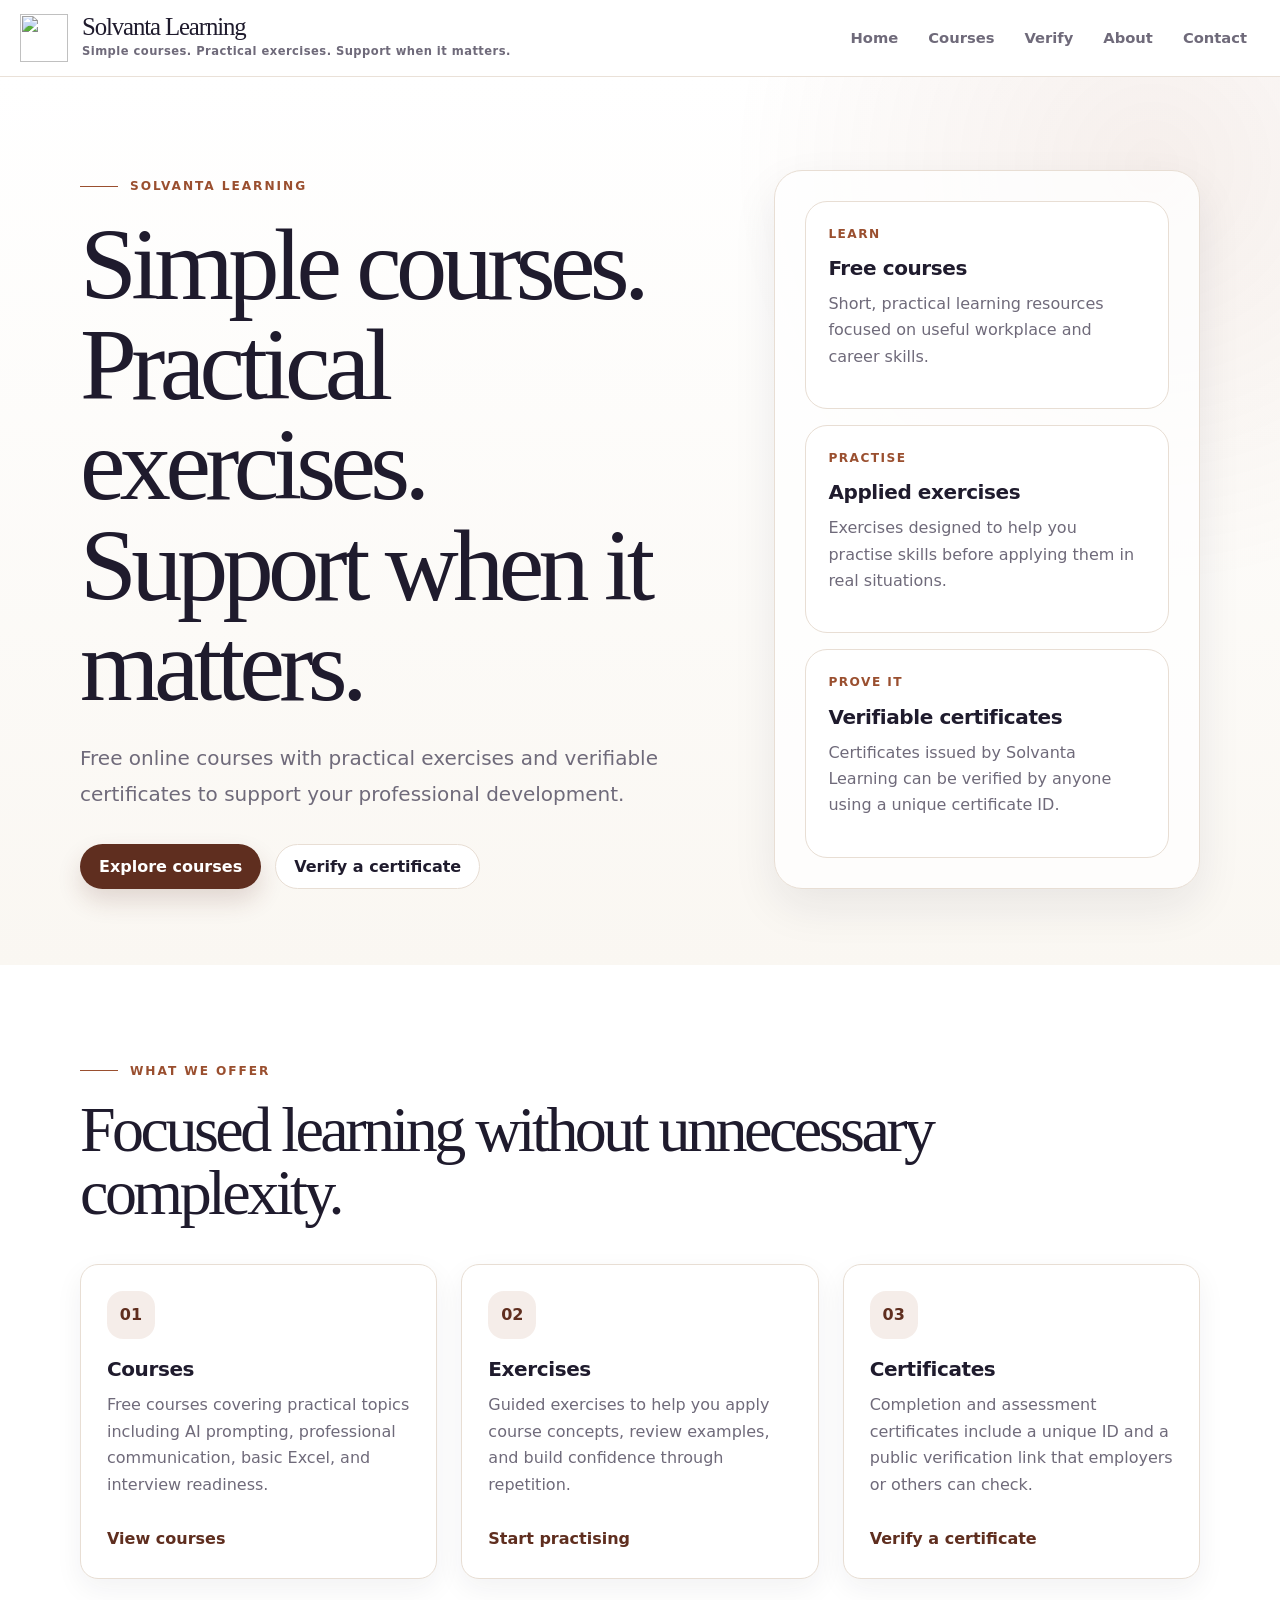
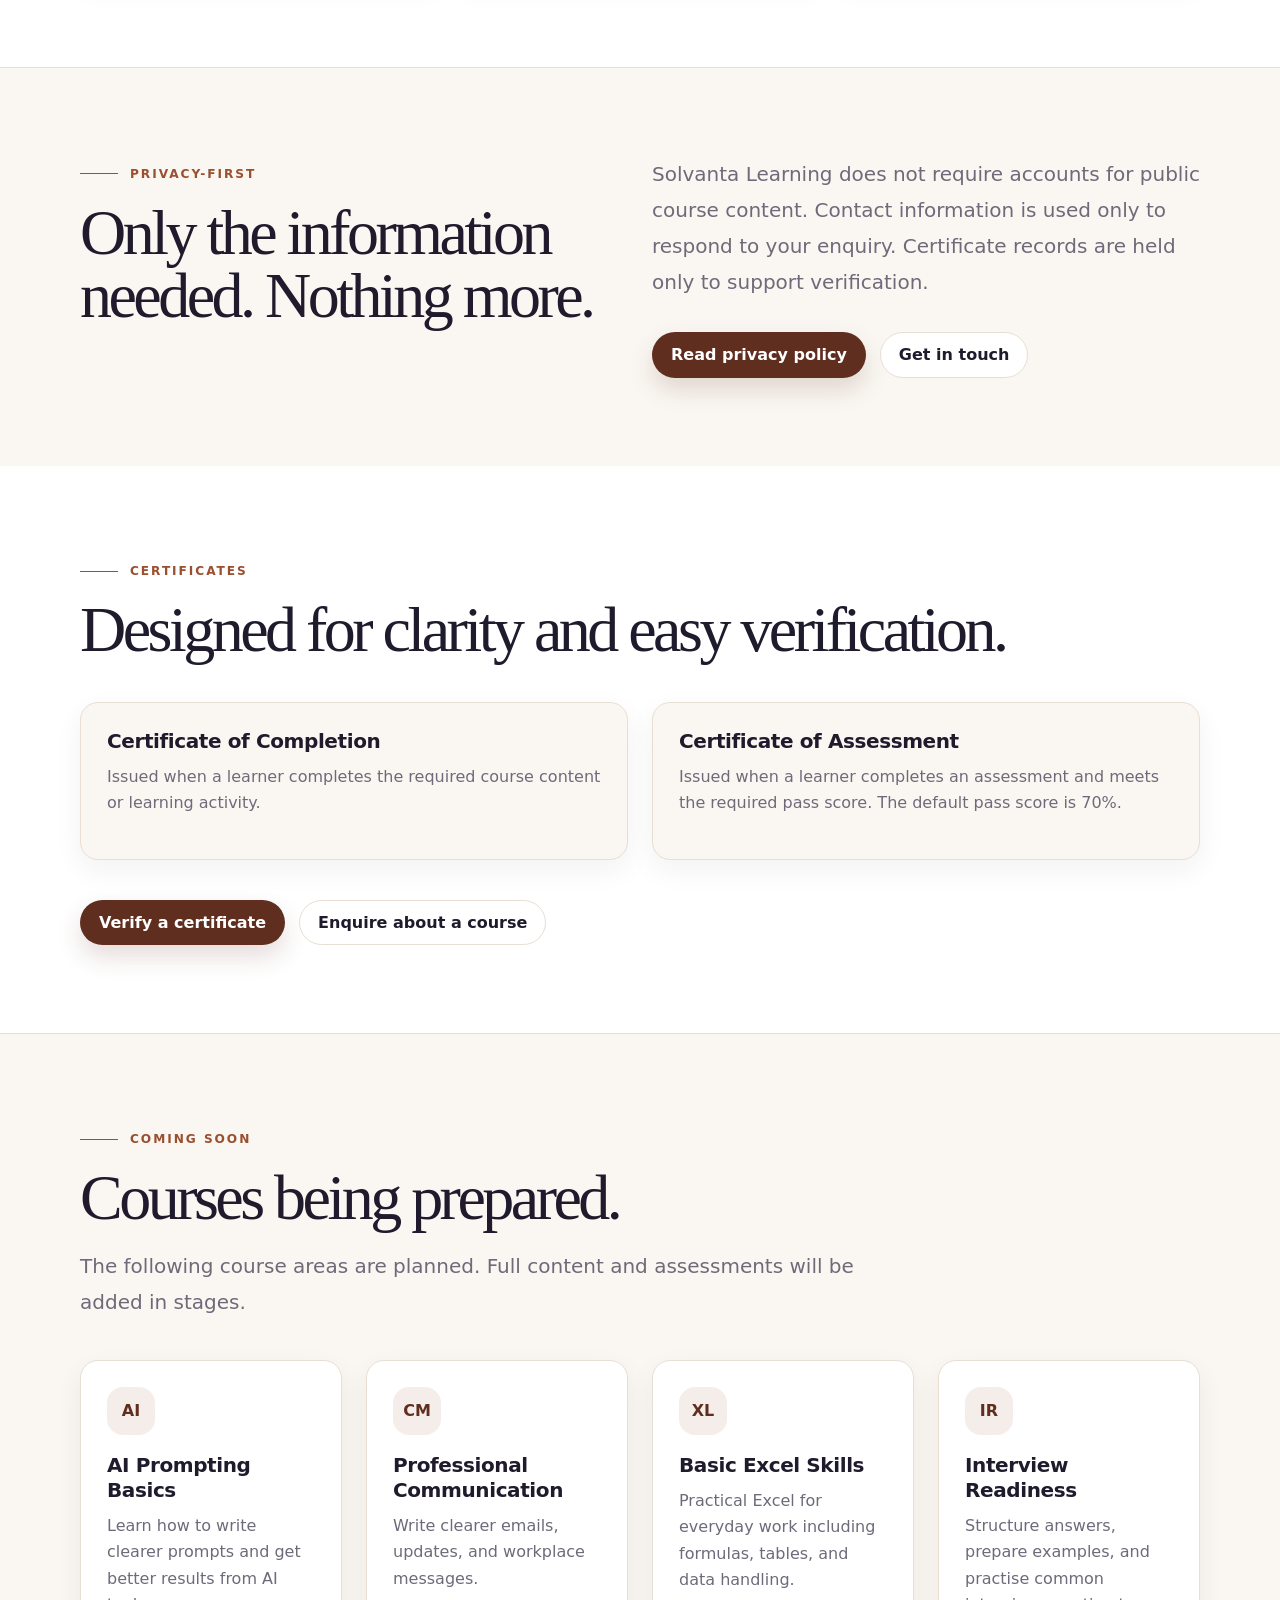
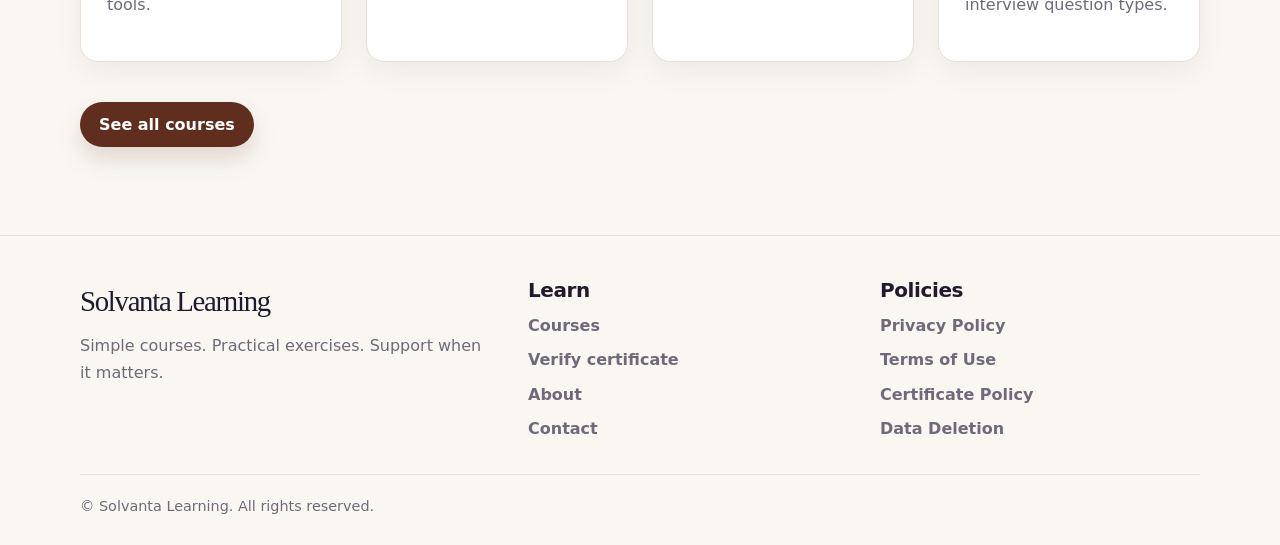
==== index.html @ 0d9edc83 "Add logo image, About link to nav and footer on home page" ====
<!DOCTYPE html>
<html lang="en">
<head>
  <meta charset="UTF-8" />
  <meta name="viewport" content="width=device-width, initial-scale=1.0" />
  <title>Solvanta Learning | Simple courses. Practical exercises. Support when it matters.</title>
  <meta name="description" content="Solvanta Learning provides simple online courses, practical exercises, and verifiable certificates for everyday professional skill development." />
  <link rel="stylesheet" href="assets/css/styles.css" />
</head>
<body>
  <a class="skip-link" href="#main-content">Skip to main content</a>

  <header class="site-header">
    <div class="header-inner">
      <a class="brand-link" href="/" aria-label="Solvanta Learning home">
        <span class="brand-mark" aria-hidden="true">
      <img src="assets/img/logo-icon.svg" alt="" width="48" height="48" />
    </span>
        <span class="brand-text">
          <span class="brand-name">Solvanta Learning</span>
          <span class="brand-tagline">Simple courses. Practical exercises. Support when it matters.</span>
        </span>
      </a>
      <button class="nav-toggle" type="button" aria-label="Open navigation menu" aria-expanded="false" data-nav-toggle>
        <span aria-hidden="true"></span>h
      </button>
      <nav class="site-nav" aria-label="Main navigation" data-nav-menu>
        <a href="/">Home</a>
        <a href="/courses/">Courses</a>
        <a href="/verify/">Verify</a>
        <a href="/about/">About</a>
        <a href="/contact/">Contact</a>
      </nav>
    </div>
  </header>

  <main id="main-content">

    <section class="hero">
      <div class="container hero-layout">
        <div class="hero-copy">
          <p class="kicker">Solvanta Learning</p>
          <h1>Simple courses. Practical exercises. Support when it matters.</h1>
          <p class="lead">
            Free online courses with practical exercises and verifiable certificates
            to support your professional development.
          </p>
          <div class="hero-actions">
            <a class="btn btn-primary" href="/courses/">Explore courses</a>
            <a class="btn btn-secondary" href="/verify/">Verify a certificate</a>
          </div>
        </div>
        <aside class="hero-panel" aria-label="Platform overview">
          <div class="hero-panel-card">
            <p class="hero-panel-label">Learn</p>
            <h3>Free courses</h3>
            <p class="muted">Short, practical learning resources focused on useful workplace and career skills.</p>
          </div>
          <div class="hero-panel-card">
            <p class="hero-panel-label">Practise</p>
            <h3>Applied exercises</h3>
            <p class="muted">Exercises designed to help you practise skills before applying them in real situations.</p>
          </div>
          <div class="hero-panel-card">
            <p class="hero-panel-label">Prove it</p>
            <h3>Verifiable certificates</h3>
            <p class="muted">Certificates issued by Solvanta Learning can be verified by anyone using a unique certificate ID.</p>
          </div>
        </aside>
      </div>
    </section>

    <section class="section">
      <div class="container">
        <p class="kicker">What we offer</p>
        <h2>Focused learning without unnecessary complexity.</h2>
        <div class="grid grid-3 mt-40">
          <article class="card">
            <div class="card-icon" aria-hidden="true">01</div>
            <h3>Courses</h3>
            <p>Free courses covering practical topics including AI prompting, professional communication, basic Excel, and interview readiness.</p>
            <a class="card-link" href="/courses/">View courses</a>
          </article>
          <article class="card">
            <div class="card-icon" aria-hidden="true">02</div>
            <h3>Exercises</h3>
            <p>Guided exercises to help you apply course concepts, review examples, and build confidence through repetition.</p>
            <a class="card-link" href="/courses/">Start practising</a>
          </article>
          <article class="card">
            <div class="card-icon" aria-hidden="true">03</div>
            <h3>Certificates</h3>
            <p>Completion and assessment certificates include a unique ID and a public verification link that employers or others can check.</p>
            <a class="card-link" href="/verify/">Verify a certificate</a>
          </article>
        </div>
      </div>
    </section>

    <section class="section section-soft section-border">
      <div class="container grid grid-2">
        <div>
          <p class="kicker">Privacy-first</p>
          <h2>Only the information needed. Nothing more.</h2>
        </div>
        <div>
          <p class="lead">
            Solvanta Learning does not require accounts for public course content.
            Contact information is used only to respond to your enquiry.
            Certificate records are held only to support verification.
          </p>
          <div class="hero-actions">
            <a class="btn btn-primary" href="/privacy-policy/">Read privacy policy</a>
            <a class="btn btn-secondary" href="/contact/">Get in touch</a>
          </div>
        </div>
      </div>
    </section>

    <section class="section">
      <div class="container">
        <p class="kicker">Certificates</p>
        <h2>Designed for clarity and easy verification.</h2>
        <div class="grid grid-2 mt-40">
          <article class="card card-soft">
            <h3>Certificate of Completion</h3>
            <p>Issued when a learner completes the required course content or learning activity.</p>
          </article>
          <article class="card card-soft">
            <h3>Certificate of Assessment</h3>
            <p>Issued when a learner completes an assessment and meets the required pass score. The default pass score is 70%.</p>
          </article>
        </div>
        <div class="hero-actions mt-40">
          <a class="btn btn-primary" href="/verify/">Verify a certificate</a>
          <a class="btn btn-secondary" href="/contact/">Enquire about a course</a>
        </div>
      </div>
    </section>

    <section class="section section-soft section-border" id="courses-preview">
      <div class="container">
        <p class="kicker">Coming soon</p>
        <h2>Courses being prepared.</h2>
        <p class="lead">The following course areas are planned. Full content and assessments will be added in stages.</p>
        <div class="grid grid-auto mt-40" id="homeCourseList">
          <article class="card">
            <div class="card-icon" aria-hidden="true">AI</div>
            <h3>AI Prompting Basics</h3>
            <p>Learn how to write clearer prompts and get better results from AI tools.</p>
          </article>
          <article class="card">
            <div class="card-icon" aria-hidden="true">CM</div>
            <h3>Professional Communication</h3>
            <p>Write clearer emails, updates, and workplace messages.</p>
          </article>
          <article class="card">
            <div class="card-icon" aria-hidden="true">XL</div>
            <h3>Basic Excel Skills</h3>
            <p>Practical Excel for everyday work including formulas, tables, and data handling.</p>
          </article>
          <article class="card">
            <div class="card-icon" aria-hidden="true">IR</div>
            <h3>Interview Readiness</h3>
            <p>Structure answers, prepare examples, and practise common interview question types.</p>
          </article>
        </div>
        <div class="hero-actions mt-40">
          <a class="btn btn-primary" href="/courses/">See all courses</a>
        </div>
      </div>
    </section>

  </main>

  <footer class="site-footer">
    <div class="container footer-layout">
      <div class="footer-brand">
        <p class="footer-title">Solvanta Learning</p>
        <p class="muted">Simple courses. Practical exercises. Support when it matters.</p>
      </div>
      <div>
        <h3>Learn</h3>
        <nav class="footer-links" aria-label="Footer learn links">
          <a data-footer-link href="/courses/">Courses</a>
          <a data-footer-link href="/verify/">Verify certificate</a>
          <a data-footer-link href="/about/">About</a>
          <a data-footer-link href="/contact/">Contact</a>
        </nav>
      </div>
      <div>
        <h3>Policies</h3>
        <nav class="footer-links" aria-label="Footer policy links">
          <a data-footer-link href="/privacy-policy/">Privacy Policy</a>
          <a data-footer-link href="/terms/">Terms of Use</a>
          <a data-footer-link href="/certificate-policy/">Certificate Policy</a>
          <a data-footer-link href="/data-deletion/">Data Deletion</a>
        </nav>
      </div>
    </div>
    <div class="container footer-bottom">
      &copy; <span data-current-year></span> Solvanta Learning. All rights reserved.
    </div>
  </footer>

  <script src="assets/js/config.js?v=2"></script>
  <script src="assets/js/main.js"></script>
</body>
</html>
---- assets/css/styles.css ----
/* =========================================================
   Solvanta Consulting
   Shared Brand Styles
   Tagline: Simple courses. Practical exercises. Support when it matters.
   ========================================================= */

:root {
  --color-primary: #9a4f2f;
  --color-primary-dark: #5f2e1f;
  --color-bg: #ffffff;
  --color-soft: #faf7f2;
  --color-soft-strong: #f3eadf;
  --color-text: #1f1b2d;
  --color-muted: #6f6a7a;
  --color-border: #e8ded4;
  --color-success: #157f63;
  --color-warning: #b7791f;
  --color-error: #b42318;
  --color-info: #3b5b7a;

  --shadow-soft: 0 18px 45px rgba(31, 27, 45, 0.08);
  --shadow-card: 0 10px 28px rgba(31, 27, 45, 0.06);

  --radius-sm: 12px;
  --radius-md: 18px;
  --radius-lg: 28px;

  --container: 1120px;
  --header-height: 76px;

  --font-body: Inter, system-ui, -apple-system, BlinkMacSystemFont, "Segoe UI", Arial, sans-serif;
  --font-display: Georgia, "Times New Roman", serif;
}

/* =========================================================
   Base
   ========================================================= */

* {
  box-sizing: border-box;
}

html {
  min-height: 100%;
  scroll-behavior: smooth;
}

body {
  margin: 0;
  min-height: 100vh;
  background: var(--color-bg);
  color: var(--color-text);
  font-family: var(--font-body);
  font-size: 16px;
  line-height: 1.65;
  text-rendering: optimizeLegibility;
  -webkit-font-smoothing: antialiased;
}

img,
svg {
  max-width: 100%;
  height: auto;
}

a {
  color: inherit;
}

button,
input,
textarea,
select {
  font: inherit;
}

button {
  cursor: pointer;
}

::selection {
  background: rgba(154, 79, 47, 0.18);
}

/* =========================================================
   Layout helpers
   ========================================================= */

.container {
  width: min(100% - 32px, var(--container));
  margin-inline: auto;
}

.container-narrow {
  width: min(100% - 32px, 860px);
  margin-inline: auto;
}

.section {
  padding: 88px 0;
}

.section-soft {
  background: var(--color-soft);
}

.section-border {
  border-top: 1px solid var(--color-border);
}

.page-intro {
  padding: 72px 0 44px;
  border-bottom: 1px solid var(--color-border);
  background:
    radial-gradient(circle at top right, rgba(154, 79, 47, 0.08), transparent 34%),
    var(--color-bg);
}

.page-intro p {
  max-width: 760px;
}

.grid {
  display: grid;
  gap: 24px;
}

.grid-2 {
  grid-template-columns: repeat(2, minmax(0, 1fr));
}

.grid-3 {
  grid-template-columns: repeat(3, minmax(0, 1fr));
}

.grid-auto {
  grid-template-columns: repeat(auto-fit, minmax(260px, 1fr));
}

/* =========================================================
   Typography
   ========================================================= */

h1,
h2,
h3,
h4,
p {
  margin-top: 0;
}

h1,
h2,
.display-title {
  font-family: var(--font-display);
  letter-spacing: -0.055em;
  font-weight: 500;
  line-height: 0.98;
}

h1 {
  max-width: 980px;
  margin-bottom: 24px;
  font-size: clamp(3rem, 8vw, 6.5rem);
}

h2 {
  margin-bottom: 18px;
  font-size: clamp(2.15rem, 5vw, 4.2rem);
}

h3 {
  margin-bottom: 10px;
  font-size: 1.25rem;
  line-height: 1.25;
  letter-spacing: -0.02em;
}

h4 {
  margin-bottom: 8px;
  font-size: 1rem;
  letter-spacing: -0.01em;
}

.lead {
  max-width: 780px;
  color: var(--color-muted);
  font-size: clamp(1.05rem, 2vw, 1.25rem);
  line-height: 1.8;
}

.muted {
  color: var(--color-muted);
}

.kicker {
  display: inline-flex;
  align-items: center;
  gap: 12px;
  margin-bottom: 18px;
  color: var(--color-primary);
  font-size: 0.76rem;
  font-weight: 800;
  letter-spacing: 0.16em;
  text-transform: uppercase;
}

.kicker::before {
  content: "";
  width: 38px;
  height: 1px;
  background: var(--color-primary);
}

/* =========================================================
   Header / Navigation
   ========================================================= */

.site-header {
  position: sticky;
  top: 0;
  z-index: 100;
  min-height: var(--header-height);
  border-bottom: 1px solid rgba(232, 222, 212, 0.9);
  background: rgba(255, 255, 255, 0.92);
  backdrop-filter: blur(14px);
}

.header-inner {
  width: min(100% - 32px, 1240px);
  min-height: var(--header-height);
  margin-inline: auto;
  display: flex;
  align-items: center;
  justify-content: space-between;
  gap: 24px;
}

.brand-link {
  display: inline-flex;
  align-items: center;
  gap: 14px;
  min-width: 0;
  color: var(--color-text);
  text-decoration: none;
}

.brand-mark {
  width: 48px;
  height: 48px;
  flex: 0 0 auto;
  display: grid;
  place-items: center;
}

.brand-mark img {
  width: 48px;
  height: 48px;
  display: block;
  object-fit: contain;
}

.brand-text {
  display: grid;
  gap: 0;
}

.brand-name {
  font-family: var(--font-display);
  font-size: 1.55rem;
  line-height: 1;
  letter-spacing: -0.045em;
}

.brand-tagline {
  margin-top: 3px;
  color: var(--color-muted);
  font-size: 0.72rem;
  font-weight: 700;
  letter-spacing: 0.04em;
}

.site-nav {
  display: flex;
  align-items: center;
  gap: 4px;
}

.site-nav a {
  border-radius: 999px;
  padding: 10px 13px;
  color: var(--color-muted);
  text-decoration: none;
  font-size: 0.92rem;
  font-weight: 700;
  transition: 0.18s ease;
}

.site-nav a:hover,
.site-nav a.active {
  background: var(--color-soft);
  color: var(--color-primary-dark);
}

.nav-toggle {
  display: none;
  width: 44px;
  height: 44px;
  border: 1px solid var(--color-border);
  border-radius: 999px;
  background: var(--color-bg);
  color: var(--color-text);
  align-items: center;
  justify-content: center;
}

.nav-toggle span {
  position: relative;
  width: 18px;
  height: 2px;
  background: currentColor;
  display: block;
}

.nav-toggle span::before,
.nav-toggle span::after {
  content: "";
  position: absolute;
  left: 0;
  width: 18px;
  height: 2px;
  background: currentColor;
}

.nav-toggle span::before {
  top: -6px;
}

.nav-toggle span::after {
  top: 6px;
}

/* =========================================================
   Hero
   ========================================================= */

.hero {
  padding: 92px 0 76px;
  background:
    radial-gradient(circle at 90% 10%, rgba(154, 79, 47, 0.09), transparent 30%),
    linear-gradient(180deg, var(--color-bg), var(--color-soft));
}

.hero-layout {
  display: grid;
  grid-template-columns: minmax(0, 1.08fr) minmax(280px, 0.72fr);
  gap: 56px;
  align-items: center;
}

.hero-copy {
  max-width: 850px;
}

.hero-actions {
  display: flex;
  flex-wrap: wrap;
  gap: 14px;
  margin-top: 32px;
}

.hero-panel {
  border: 1px solid var(--color-border);
  border-radius: var(--radius-lg);
  padding: 30px;
  background: rgba(255, 255, 255, 0.78);
  box-shadow: var(--shadow-soft);
}

.hero-panel-card {
  border-radius: 22px;
  padding: 22px;
  background: var(--color-bg);
  border: 1px solid var(--color-border);
}

.hero-panel-card + .hero-panel-card {
  margin-top: 16px;
}

.hero-panel-label {
  color: var(--color-primary);
  font-size: 0.76rem;
  font-weight: 800;
  letter-spacing: 0.12em;
  text-transform: uppercase;
}

/* =========================================================
   Buttons
   ========================================================= */

.btn {
  display: inline-flex;
  align-items: center;
  justify-content: center;
  min-height: 44px;
  border-radius: 999px;
  padding: 12px 18px;
  border: 1px solid transparent;
  text-decoration: none;
  font-weight: 800;
  line-height: 1.2;
  transition: transform 0.18s ease, box-shadow 0.18s ease, background 0.18s ease;
}

.btn:hover {
  transform: translateY(-2px);
}

.btn-primary {
  background: var(--color-primary-dark);
  color: #ffffff;
  box-shadow: 0 12px 24px rgba(95, 46, 31, 0.16);
}

.btn-primary:hover {
  background: var(--color-primary);
}

.btn-secondary {
  background: var(--color-bg);
  color: var(--color-text);
  border-color: var(--color-border);
}

.btn-secondary:hover {
  border-color: var(--color-primary);
}

.btn-text {
  padding-left: 0;
  padding-right: 0;
  border-radius: 0;
  border-bottom: 2px solid rgba(154, 79, 47, 0.28);
  color: var(--color-primary-dark);
}

.btn-text:hover {
  transform: none;
}

/* =========================================================
   Cards
   ========================================================= */

.card {
  border: 1px solid var(--color-border);
  border-radius: var(--radius-md);
  padding: 26px;
  background: var(--color-bg);
  box-shadow: var(--shadow-card);
}

.card-soft {
  background: var(--color-soft);
}

.card-icon {
  width: 48px;
  height: 48px;
  margin-bottom: 18px;
  border-radius: 16px;
  background: rgba(154, 79, 47, 0.1);
  color: var(--color-primary-dark);
  display: grid;
  place-items: center;
  font-weight: 900;
}

.card p {
  color: var(--color-muted);
}

.card-link {
  display: inline-flex;
  margin-top: 12px;
  color: var(--color-primary-dark);
  text-decoration: none;
  font-weight: 800;
}

.card-link:hover {
  text-decoration: underline;
}

/* =========================================================
   Forms
   ========================================================= */

.form {
  display: grid;
  gap: 16px;
}

.form-row {
  display: grid;
  gap: 8px;
}

label {
  color: var(--color-text);
  font-weight: 800;
}

input,
textarea,
select {
  width: 100%;
  border: 1px solid var(--color-border);
  border-radius: 14px;
  padding: 13px 14px;
  background: var(--color-bg);
  color: var(--color-text);
  outline: none;
}

textarea {
  resize: vertical;
}

input:focus,
textarea:focus,
select:focus {
  border-color: var(--color-primary);
  box-shadow: 0 0 0 4px rgba(154, 79, 47, 0.1);
}

.checkbox-row {
  display: grid;
  grid-template-columns: 20px 1fr;
  gap: 10px;
  align-items: start;
}

.checkbox-row input {
  width: 18px;
  height: 18px;
  margin-top: 4px;
}

.form-status {
  min-height: 24px;
  margin: 4px 0 0;
  font-weight: 800;
}

.form-status.success {
  color: var(--color-success);
}

.form-status.error {
  color: var(--color-error);
}

/* =========================================================
   Status / verification
   ========================================================= */

.status-box {
  border: 1px solid var(--color-border);
  border-radius: var(--radius-md);
  padding: 24px;
  background: var(--color-bg);
}

.status-box.valid {
  border-color: rgba(21, 127, 99, 0.35);
  background: rgba(21, 127, 99, 0.06);
}

.status-box.invalid,
.status-box.error {
  border-color: rgba(180, 35, 24, 0.35);
  background: rgba(180, 35, 24, 0.06);
}

.status-label {
  display: inline-flex;
  border-radius: 999px;
  padding: 7px 11px;
  font-size: 0.78rem;
  font-weight: 900;
  letter-spacing: 0.08em;
  text-transform: uppercase;
}

.status-label.valid {
  color: var(--color-success);
  background: rgba(21, 127, 99, 0.1);
}

.status-label.error {
  color: var(--color-error);
  background: rgba(180, 35, 24, 0.1);
}

/* =========================================================
   Policy / content pages
   ========================================================= */

.content-page {
  padding: 58px 0 90px;
}

.content-page article {
  max-width: 880px;
}

.content-page h2 {
  margin-top: 44px;
  font-size: clamp(1.75rem, 3vw, 2.5rem);
}

.content-page h3 {
  margin-top: 28px;
}

.content-page p,
.content-page li {
  color: var(--color-muted);
}

.content-page ul,
.content-page ol {
  padding-left: 1.3rem;
}

/* =========================================================
   Footer
   ========================================================= */

.site-footer {
  border-top: 1px solid var(--color-border);
  background: var(--color-soft);
  padding: 42px 0 26px;
}

.footer-layout {
  display: grid;
  grid-template-columns: 1.3fr 1fr 1fr;
  gap: 32px;
}

.footer-brand {
  max-width: 420px;
}

.footer-title {
  margin-bottom: 8px;
  font-family: var(--font-display);
  font-size: 1.8rem;
  letter-spacing: -0.045em;
}

.footer-links {
  display: grid;
  gap: 8px;
}

.footer-links a {
  color: var(--color-muted);
  text-decoration: none;
  font-weight: 700;
}

.footer-links a:hover {
  color: var(--color-primary-dark);
}

.footer-bottom {
  margin-top: 32px;
  padding-top: 20px;
  border-top: 1px solid var(--color-border);
  color: var(--color-muted);
  font-size: 0.9rem;
}

/* =========================================================
   Utilities
   ========================================================= */

.skip-link {
  position: absolute;
  left: -999px;
  top: 10px;
  z-index: 999;
  background: var(--color-text);
  color: #ffffff;
  padding: 10px 14px;
  border-radius: 8px;
}

.skip-link:focus {
  left: 10px;
}

.hidden {
  display: none !important;
}

.text-center {
  text-align: center;
}

.mt-0 {
  margin-top: 0;
}

.mt-24 {
  margin-top: 24px;
}

.mt-40 {
  margin-top: 40px;
}

/* =========================================================
   Responsive
   ========================================================= */

@media (max-width: 1040px) {
  .hero-layout {
    grid-template-columns: 1fr;
  }

  .hero-panel {
    max-width: 720px;
  }

  .grid-3 {
    grid-template-columns: repeat(2, minmax(0, 1fr));
  }

  .footer-layout {
    grid-template-columns: 1fr 1fr;
  }
}

@media (max-width: 820px) {
  :root {
    --header-height: 70px;
  }

  .header-inner {
    width: min(100% - 24px, 1240px);
  }

  .brand-tagline {
    display: none;
  }

  .nav-toggle {
    display: inline-flex;
  }

  .site-nav {
    position: fixed;
    left: 12px;
    right: 12px;
    top: calc(var(--header-height) + 10px);
    display: none;
    flex-direction: column;
    align-items: stretch;
    gap: 6px;
    border: 1px solid var(--color-border);
    border-radius: 20px;
    padding: 12px;
    background: var(--color-bg);
    box-shadow: var(--shadow-soft);
  }

  .site-nav.open {
    display: flex;
  }

  .site-nav a {
    padding: 13px 14px;
  }

  .section {
    padding: 64px 0;
  }

  .hero {
    padding: 64px 0 58px;
  }

  .grid-2,
  .grid-3 {
    grid-template-columns: 1fr;
  }

  .footer-layout {
    grid-template-columns: 1fr;
  }
}

@media (max-width: 520px) {
  .container,
  .container-narrow {
    width: min(100% - 24px, var(--container));
  }

  h1 {
    font-size: clamp(2.55rem, 16vw, 4.2rem);
  }

  h2 {
    font-size: clamp(2rem, 12vw, 3rem);
  }

  .brand-name {
    font-size: 1.35rem;
  }

  .brand-mark {
    width: 40px;
    height: 40px;
  }

  .hero-actions {
    align-items: stretch;
    flex-direction: column;
  }

  .btn {
    width: 100%;
  }

  .card {
    padding: 22px;
  }
}

/* =========================================================
   Reduced motion
   ========================================================= */

@media (prefers-reduced-motion: reduce) {
  *,
  *::before,
  *::after {
    animation: none !important;
    transition: none !important;
    scroll-behavior: auto !important;
  }
}


/* =========================================================
  Solvanta Learning — Additional Components
  Status badges, result rows, form enhancements,
  content page layouts, verification result display.
  ========================================================= */

/* Status badges */
.status-badge {
  display: inline-block;
  margin-top: 12px;
  padding: 4px 12px;
  border-radius: 100px;
  font-size: 0.78rem;
  font-weight: 600;
  letter-spacing: 0.02em;
  text-transform: uppercase;
}
.status-badge.coming-soon { background: var(--color-soft-strong); color: var(--color-muted); }
.status-badge.active, .status-badge.available { background: rgba(21,127,99,0.1); color: var(--color-success); }
.status-badge.archived { background: var(--color-soft); color: var(--color-muted); text-decoration: line-through; }

/* Verification result rows */
.result-row {
  display: flex;
  gap: 16px;
  padding: 12px 0;
  border-bottom: 1px solid var(--color-border);
  align-items: baseline;
}
.result-row:last-child { border-bottom: none; }
.result-label { flex: 0 0 160px; font-size: 0.85rem; color: var(--color-muted); font-weight: 500; }
.result-value { flex: 1; font-weight: 500; color: var(--color-text); word-break: break-word; }

/* Status box */
.status-box {
  padding: 28px 32px;
  border: 1px solid var(--color-border);
  border-radius: var(--radius-md);
  background: var(--color-soft);
}
.status-box h3 { margin-bottom: 12px; }
.status-box.valid { border-color: rgba(21,127,99,0.3); background: rgba(21,127,99,0.04); }
.status-box.invalid { border-color: rgba(180,35,24,0.2); background: rgba(180,35,24,0.03); }
.status-box.error { border-color: rgba(183,121,31,0.3); background: rgba(183,121,31,0.04); }

/* Status labels */
.status-label {
  display: inline-block;
  padding: 5px 14px;
  border-radius: 100px;
  font-size: 0.78rem;
  font-weight: 700;
  letter-spacing: 0.04em;
  text-transform: uppercase;
  background: var(--color-soft-strong);
  color: var(--color-muted);
}
.status-label.valid { background: rgba(21,127,99,0.12); color: var(--color-success); }
.status-label.invalid, .status-label.error { background: rgba(180,35,24,0.1); color: var(--color-error); }

/* Form enhancements */
.form { display: flex; flex-direction: column; gap: 20px; }
.form-row { display: flex; flex-direction: column; gap: 6px; }
.form-row label { font-weight: 500; font-size: 0.92rem; color: var(--color-text); }
.form-optional { font-weight: 400; color: var(--color-muted); font-size: 0.85rem; }
.form-row input,
.form-row textarea,
.form-row select {
  padding: 10px 14px;
  border: 1.5px solid var(--color-border);
  border-radius: var(--radius-sm);
  background: var(--color-bg);
  color: var(--color-text);
  font-size: 1rem;
  transition: border-color 0.15s;
  width: 100%;
}
.form-row input:focus,
.form-row textarea:focus,
.form-row select:focus {
  outline: none;
  border-color: var(--color-primary);
  box-shadow: 0 0 0 3px rgba(154,79,47,0.12);
}
.form-row textarea { resize: vertical; min-height: 120px; }
.form-row-check { flex-direction: row; align-items: flex-start; gap: 10px; }
.check-label { display: flex; gap: 10px; cursor: pointer; font-size: 0.9rem; color: var(--color-muted); line-height: 1.5; }
.check-label input[type="checkbox"] { flex-shrink: 0; margin-top: 3px; width: 16px; height: 16px; accent-color: var(--color-primary); }
.form-status { font-size: 0.9rem; min-height: 1.4em; line-height: 1.5; }
.form-status.error { color: var(--color-error); }
.form-status.success { color: var(--color-success); }

/* Content page (prose) */
.content-page { padding: 64px 0 88px; }
.content-page article h2 {
  font-size: clamp(1.4rem, 3vw, 1.9rem);
  margin-top: 48px;
  margin-bottom: 12px;
  font-family: var(--font-body);
  font-weight: 600;
  letter-spacing: -0.01em;
  line-height: 1.2;
}
.content-page article h2:first-child { margin-top: 0; }
.content-page article h3 { font-size: 1.05rem; margin-top: 28px; color: var(--color-text); }
.content-page article p,
.content-page article ul,
.content-page article ol { color: var(--color-muted); font-size: 1rem; line-height: 1.75; max-width: 720px; }
.content-page article ul, .content-page article ol { padding-left: 20px; }
.content-page article li { margin-bottom: 6px; }
.content-page article a { color: var(--color-primary); text-decoration: underline; }

/* Utility */
.mt-24 { margin-top: 24px; }
.mt-40 { margin-top: 40px; }
.hidden { display: none !important; }

/* Responsive */
@media (max-width: 700px) {
  .result-row { flex-direction: column; gap: 4px; }
  .result-label { flex: none; }
  .status-box { padding: 20px; }
  .grid-2, .grid-3 { grid-template-columns: 1fr; }
  .content-page article h2 { font-size: 1.3rem; }
}


/* =========================================================
About Omkar section
========================================================= */

.about-omkar { margin-bottom: 40px; }

.about-omkar-inner {
   display: flex;
   gap: 28px;
   align-items: flex-start;
}

.about-omkar-photo {
   flex: 0 0 auto;
}

.about-omkar-photo img {
   width: 96px;
   height: 96px;
   border-radius: 50%;
   object-fit: cover;
   border: 2px solid var(--color-border);
   display: block;
}

.about-omkar-initials {
   width: 96px;
   height: 96px;
   border-radius: 50%;
   background: var(--color-soft-strong);
   color: var(--color-primary-dark);
   font-family: var(--font-display);
   font-size: 1.8rem;
   font-weight: 600;
   align-items: center;
   justify-content: center;
   border: 2px solid var(--color-border);
}

.about-omkar-body {
   flex: 1;
   min-width: 0;
}

.about-omkar-body p {
   margin-bottom: 12px;
   color: var(--color-muted);
}

.about-omkar-body p:last-of-type {
   margin-bottom: 0;
}

@media (max-width: 600px) {
   .about-omkar-inner {
      flex-direction: column;
      align-items: center;
      text-align: center;
   }
   .about-omkar-body .hero-actions {
      justify-content: center;
   }
}
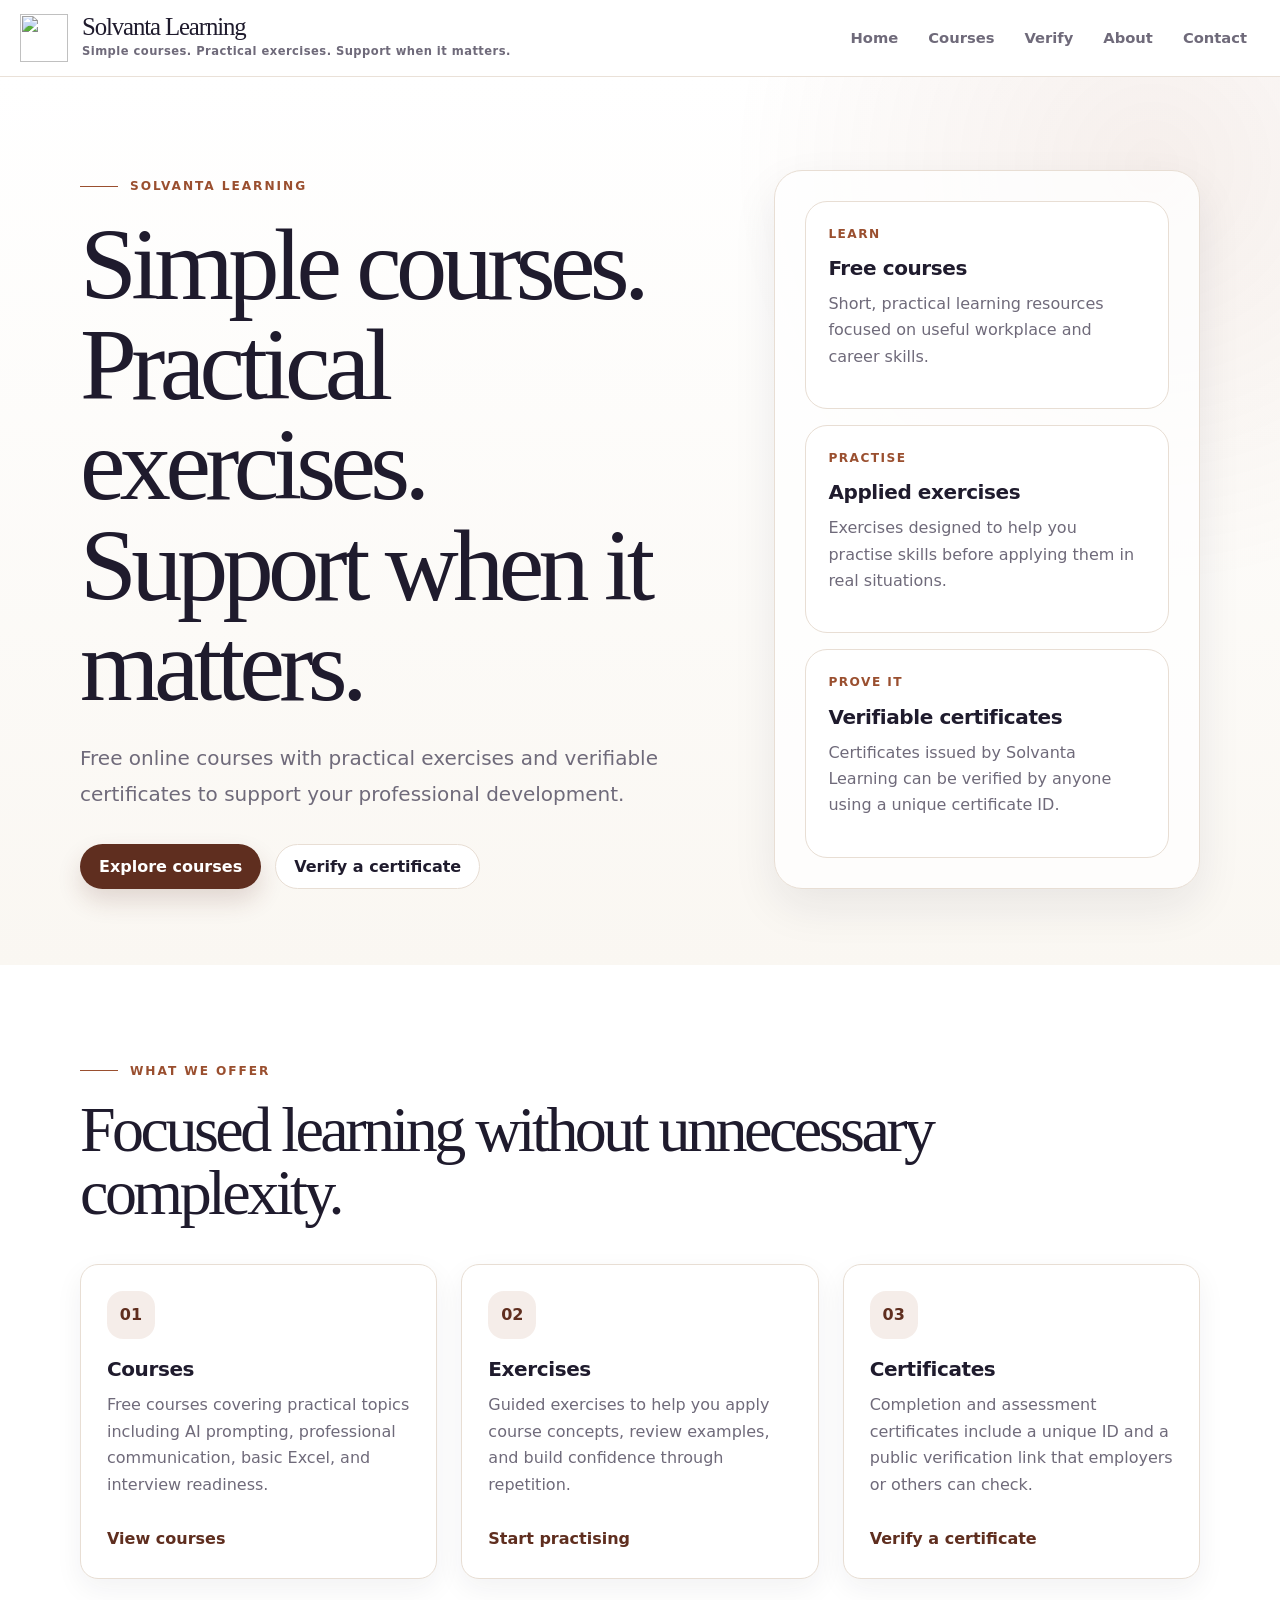
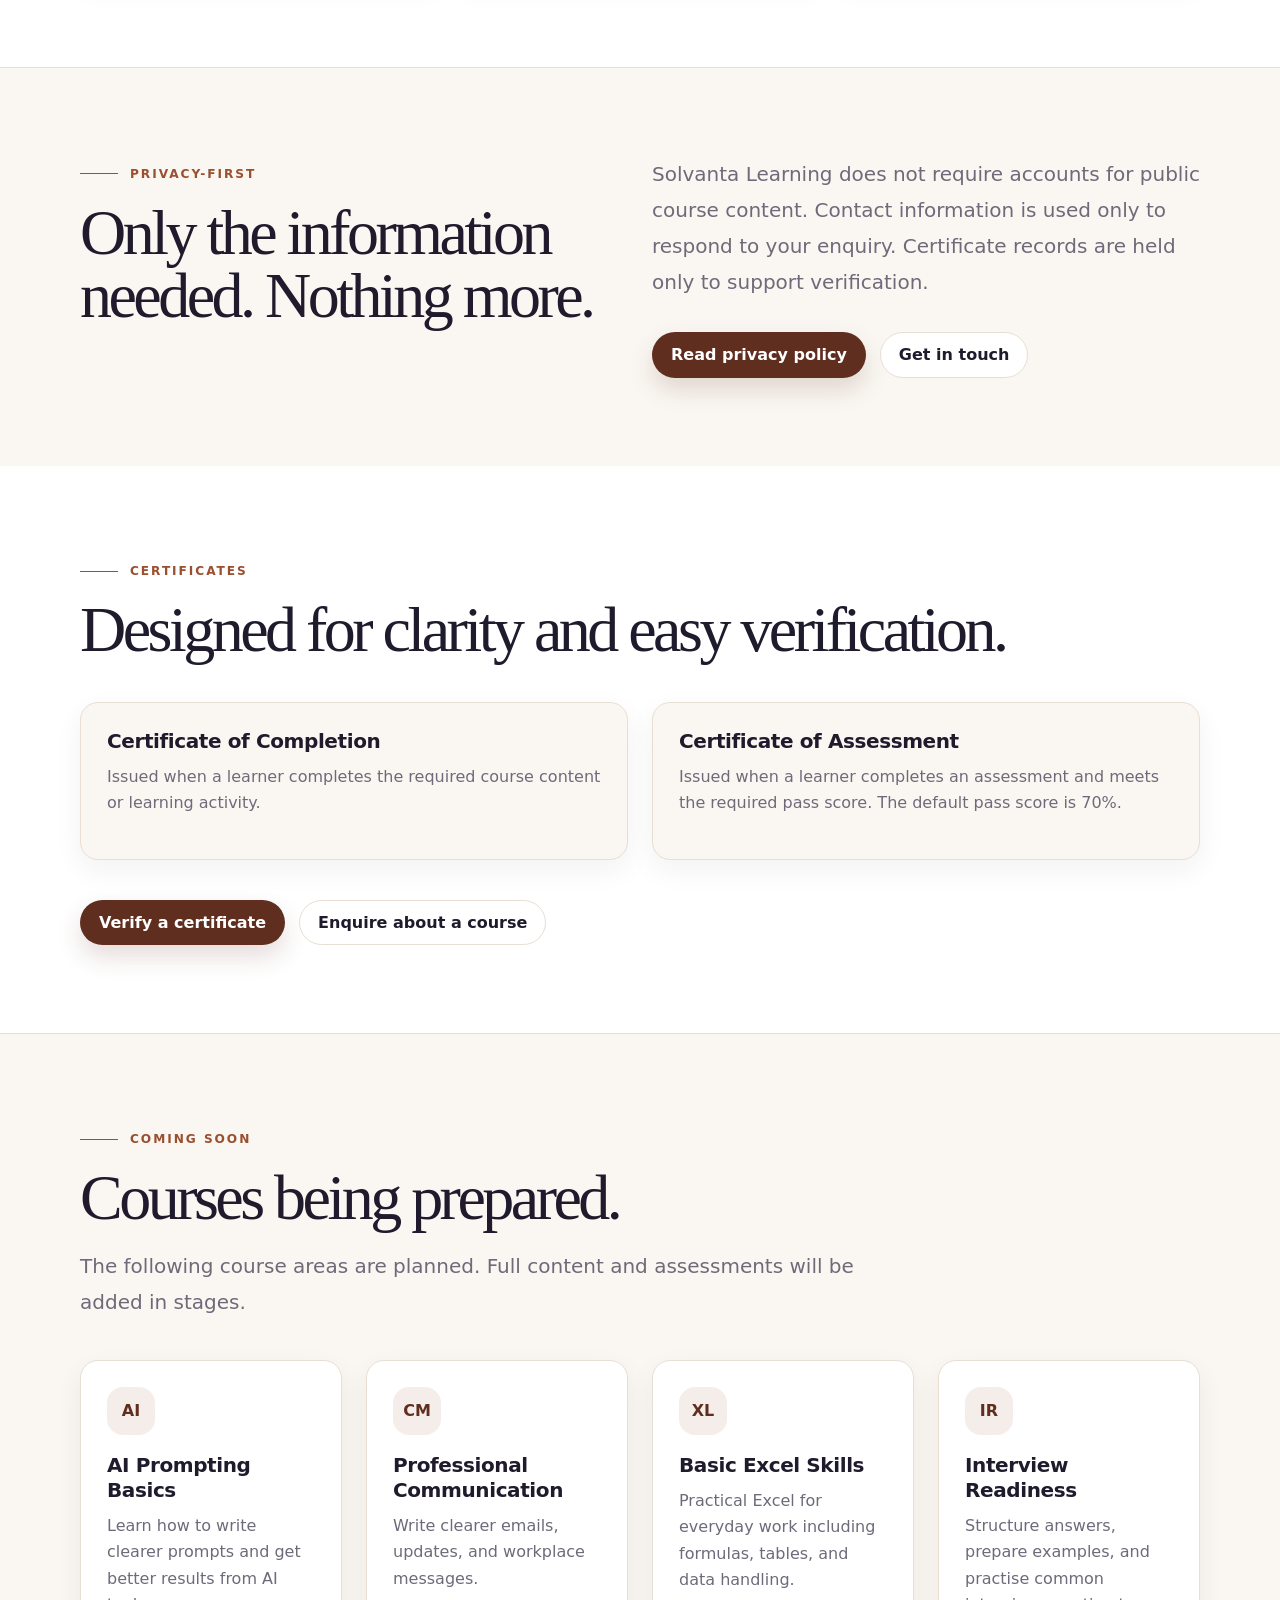
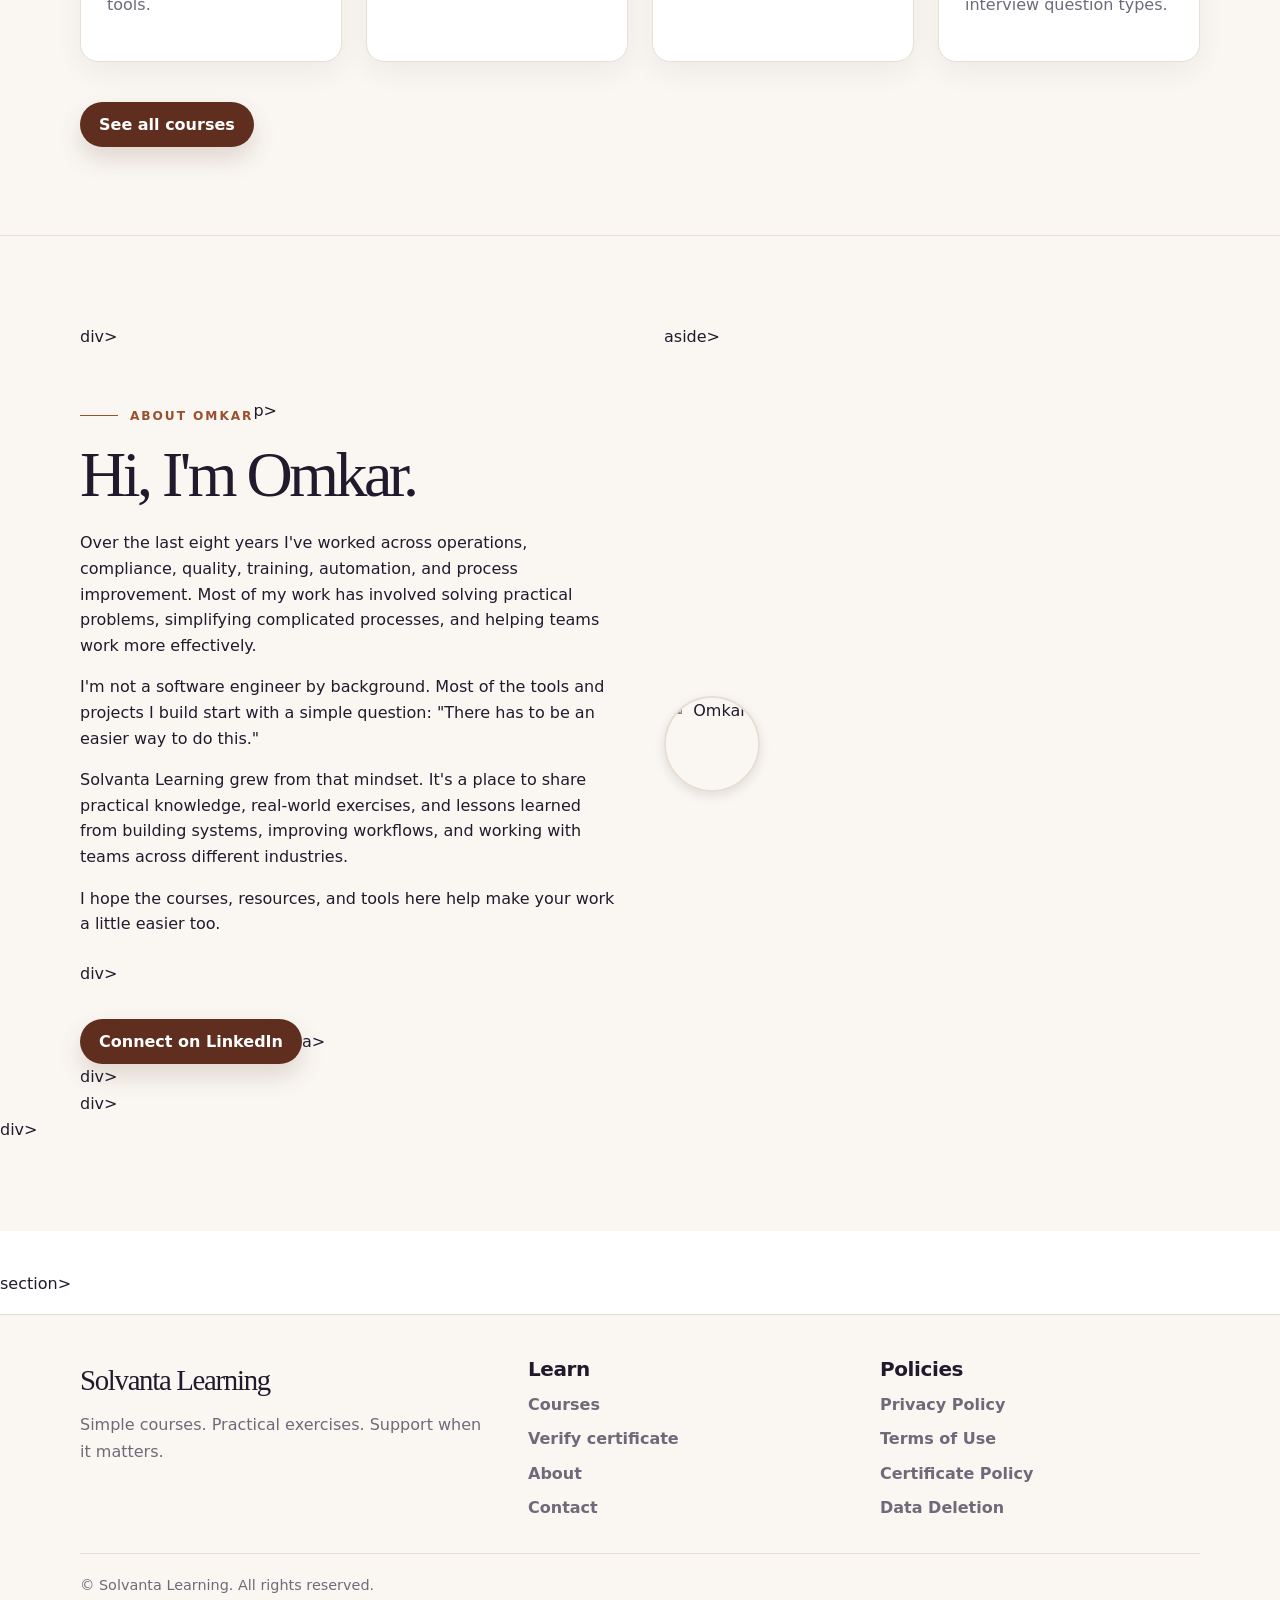
==== commit eafedb9b: "Add About Omkar section to home page" ====
--- a/index.html
+++ b/index.html
@@ -170,6 +170,31 @@
         </div>
       </div>
     </section>
+    <section class="section section-soft section-border about-omkar">
+      <div class="container">
+        <div class="grid grid-2 about-omkar-layout">
+          <div class="about-omkar-text">
+            <p class="kicker">About Omkar</p>p>
+            <h2>Hi, I'm Omkar.</h2>
+          <div class="about-omkar-content">
+          <p>Over the last eight years I've worked across operations, compliance, quality, training, automation, and process improvement. Most of my work has involved solving practical problems, simplifying complicated processes, and helping teams work more effectively.</p>
+          
+          <p>I'm not a software engineer by background. Most of the tools and projects I build start with a simple question: "There has to be an easier way to do this."</p>
+          
+          <p>Solvanta Learning grew from that mindset. It's a place to share practical knowledge, real-world exercises, and lessons learned from building systems, improving workflows, and working with teams across different industries.</p>
+          
+          <p>I hope the courses, resources, and tools here help make your work a little easier too.</p>
+          </div>div>
+          <div class="about-omkar-actions">
+          <a class="btn btn-primary" href="https://www.linkedin.com/in/reddyop/" target="_blank">Connect on LinkedIn</a>a>
+          </div>div>
+          </div>div>
+        <aside class="about-omkar-photo">
+        <img src="assets/images/profile.jpg" alt="Omkar" class="profile-photo" />
+        </aside>aside>
+        </div>div>
+      </div>div>
+    </section>section></p></p></h2>
 
   </main>
 
--- a/assets/css/styles.css
+++ b/assets/css/styles.css
@@ -1048,3 +1048,72 @@
       justify-content: center;
    }
 }
+Page_Down
+
+/* About Omkar Section */
+.about-omkar {
+     padding: 4rem 0;
+}
+
+.about-omkar-layout {
+     gap: 3rem;
+     align-items: center;
+}
+
+.about-omkar-text {
+     order: 1;
+}
+
+.about-omkar-content {
+     margin: 1.5rem 0;
+}
+
+.about-omkar-content p {
+     margin: 1rem 0;
+     line-height: 1.6;
+     color: var(--color-text);
+}
+
+.about-omkar-content p:first-child {
+     margin-top: 0;
+}
+
+.about-omkar-actions {
+     margin-top: 2rem;
+}
+
+.about-omkar-photo {
+     order: 2;
+     text-align: center;
+}
+
+.profile-photo {
+     width: 100%;
+     max-width: 300px;
+     height: auto;
+     border-radius: 0.5rem;
+     box-shadow: 0 4px 12px rgba(0, 0, 0, 0.1);
+}
+
+@media (max-width: 768px) {
+     .about-omkar-layout {
+            grid-template-columns: 1fr;
+            gap: 2rem;
+     }
+
+  .about-omkar-text {
+         order: 1;
+  }
+
+  .about-omkar-photo {
+         order: 2;
+  }
+
+  .profile-photo {
+         max-width: 250px;
+  }
+
+  .about-omkar {
+         padding: 3rem 0;
+  }
+}
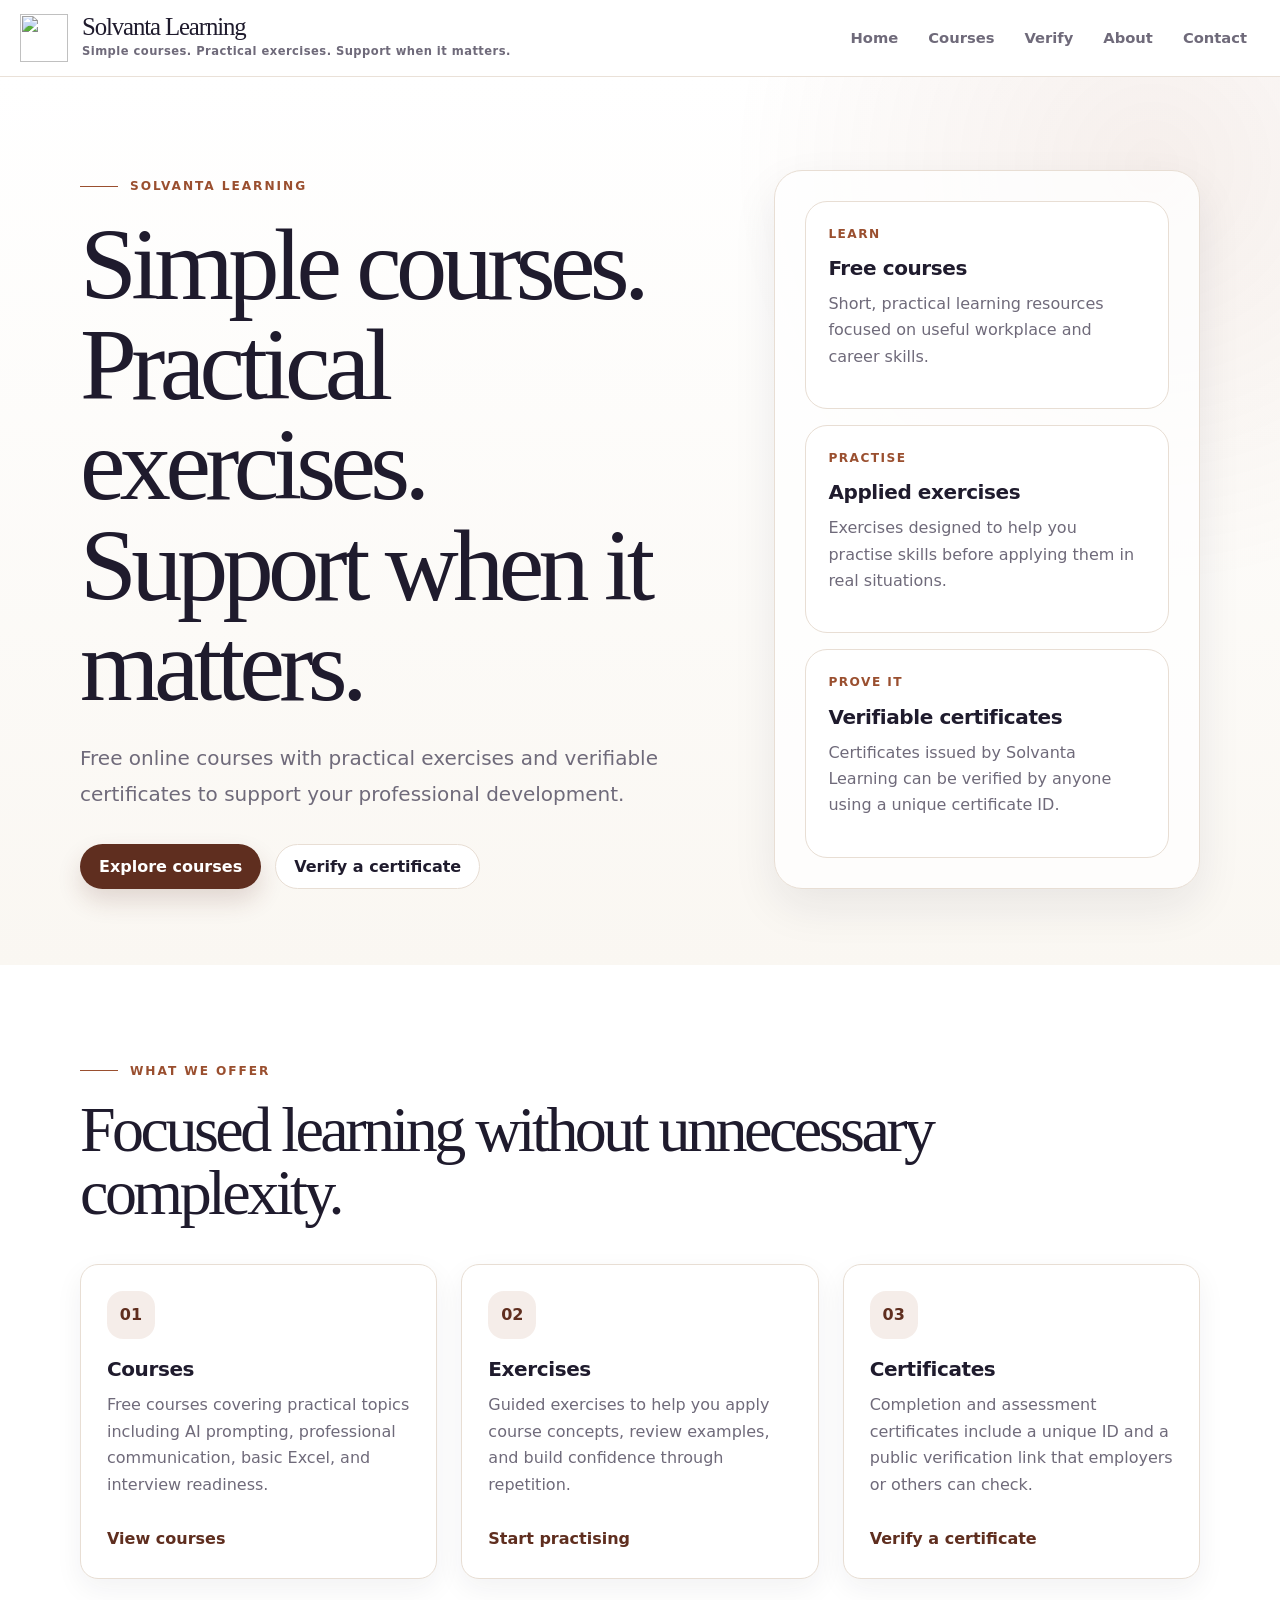
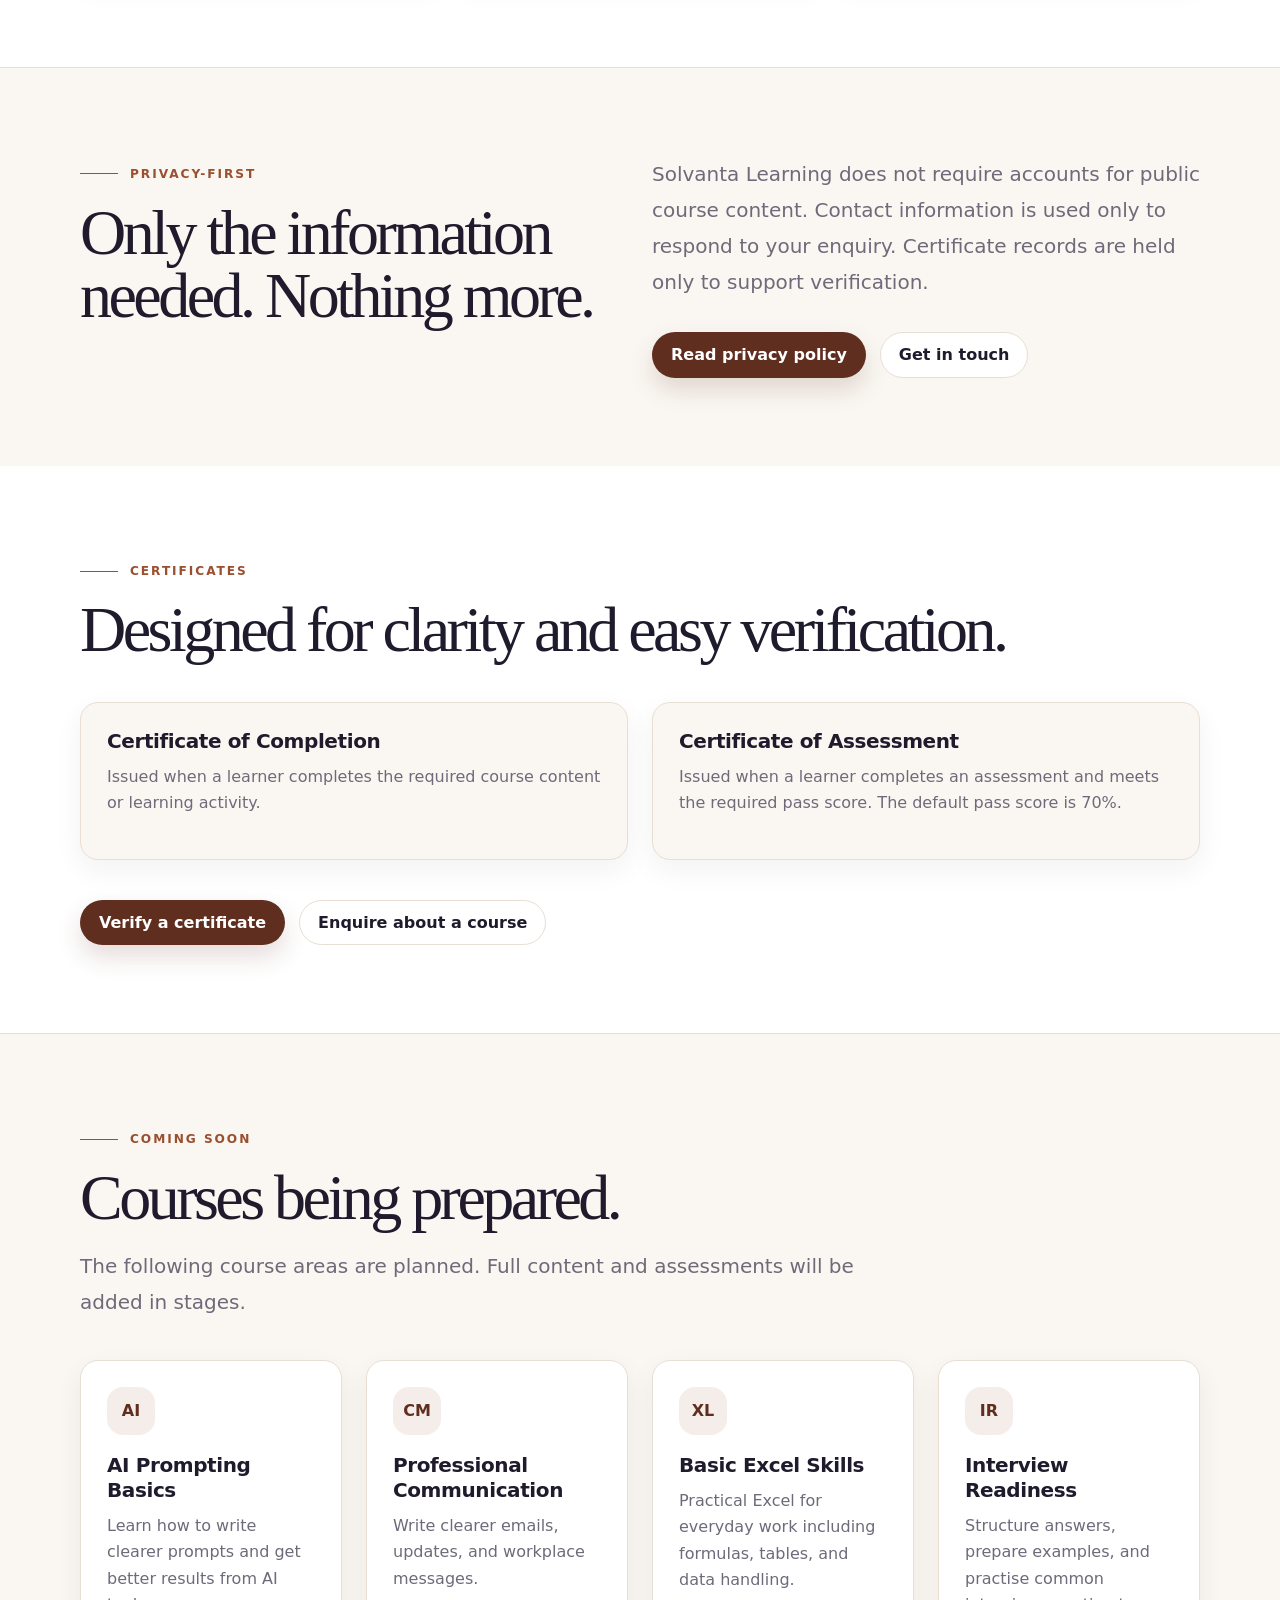
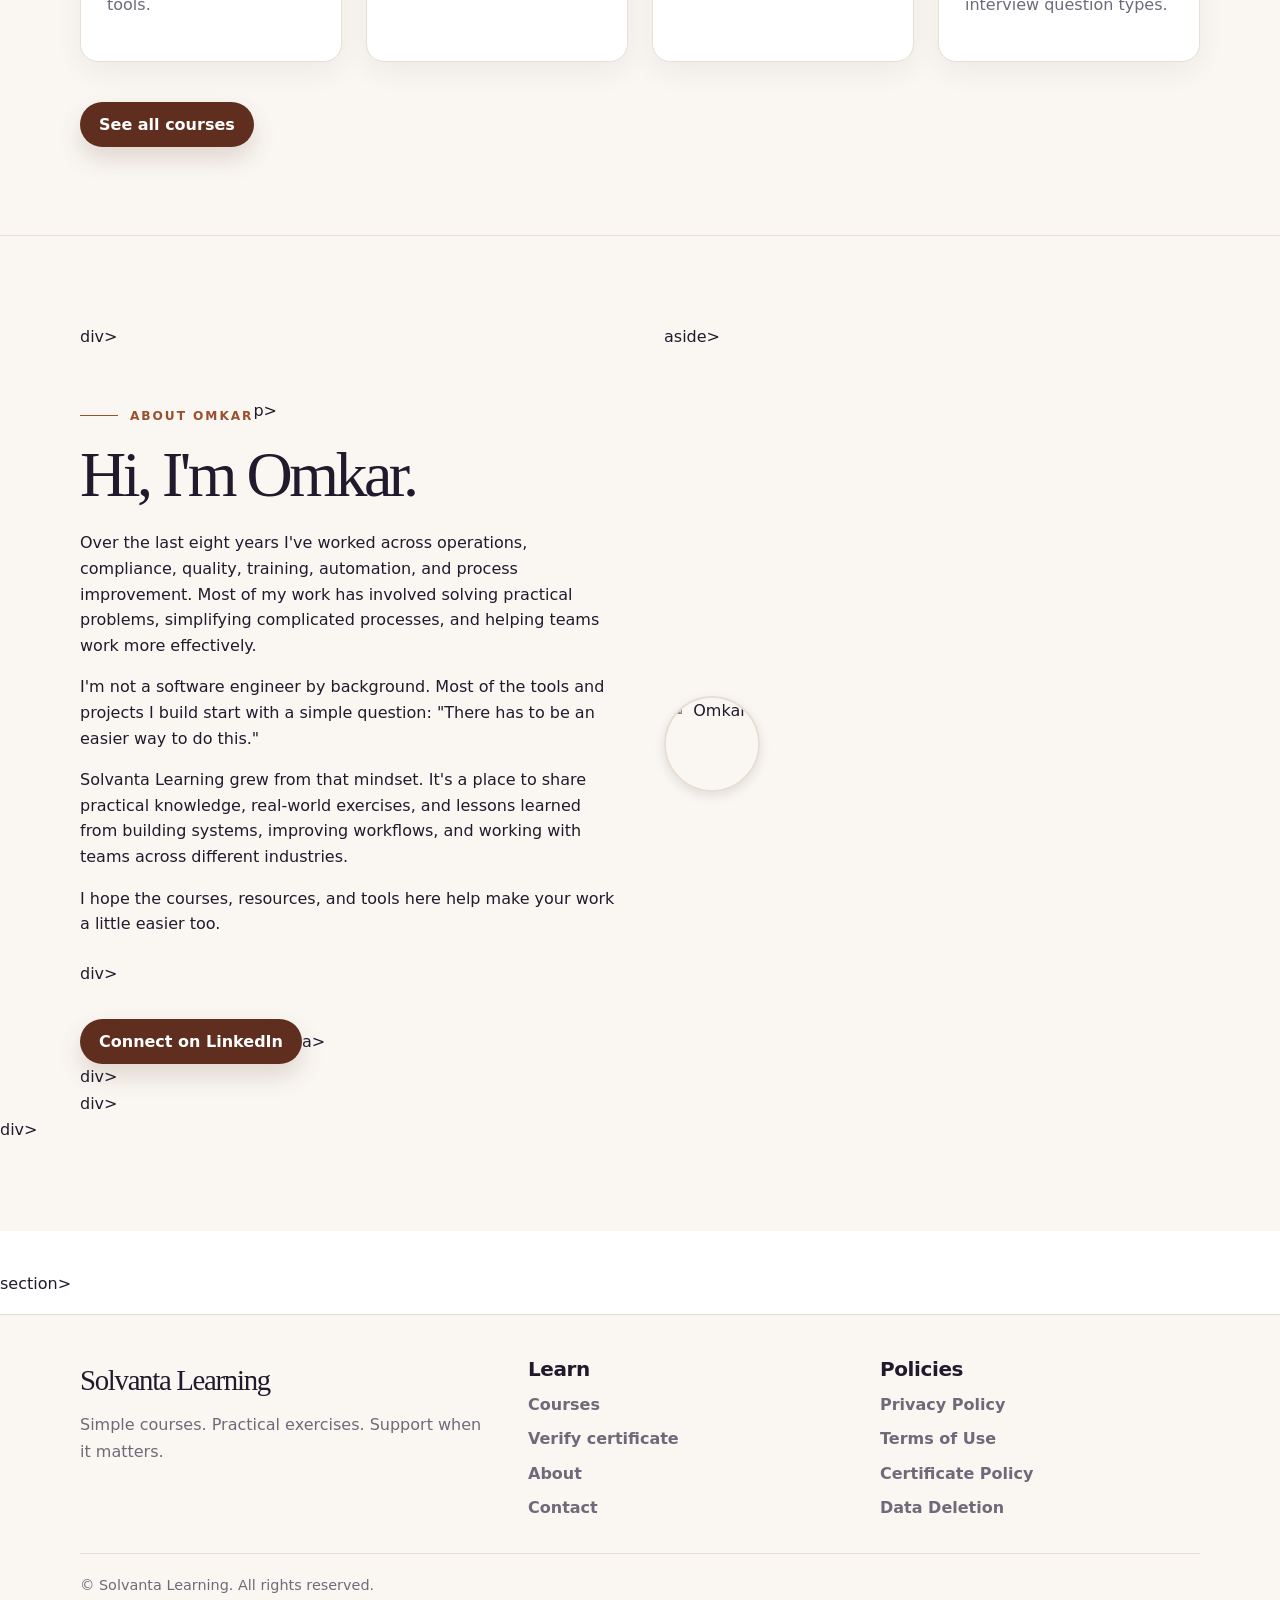
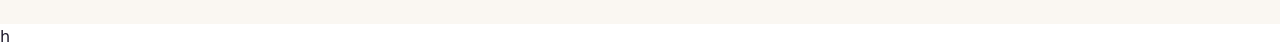
==== commit 31c52b85: "Fix profile image path in About Omkar section" ====
--- a/index.html
+++ b/index.html
@@ -190,7 +190,7 @@
           </div>div>
           </div>div>
         <aside class="about-omkar-photo">
-        <img src="assets/images/profile.jpg" alt="Omkar" class="profile-photo" />
+        <img src="assets/img/profile.jpg" alt="Omkar" class="profile-photo" />
         </aside>aside>
         </div>div>
       </div>div>
@@ -232,3 +232,4 @@
   <script src="assets/js/main.js"></script>
 </body>
 </html>
+h
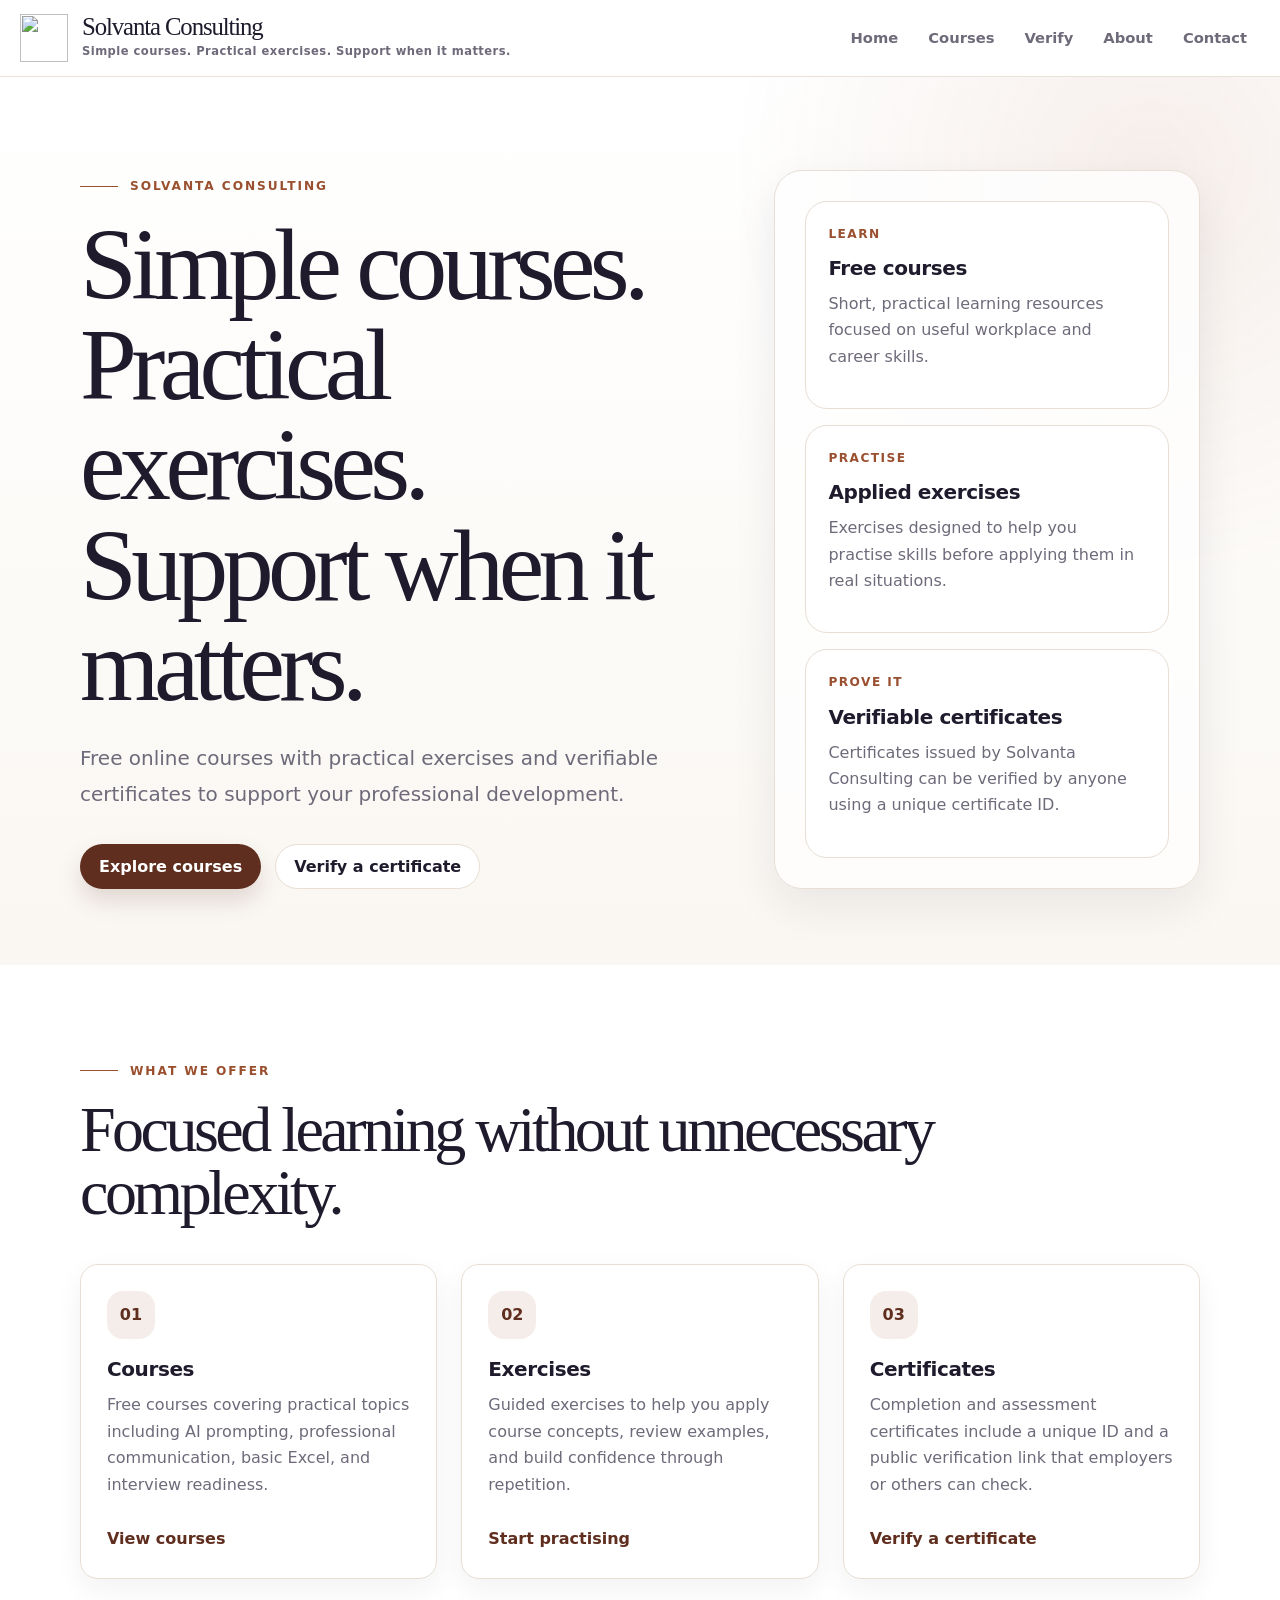
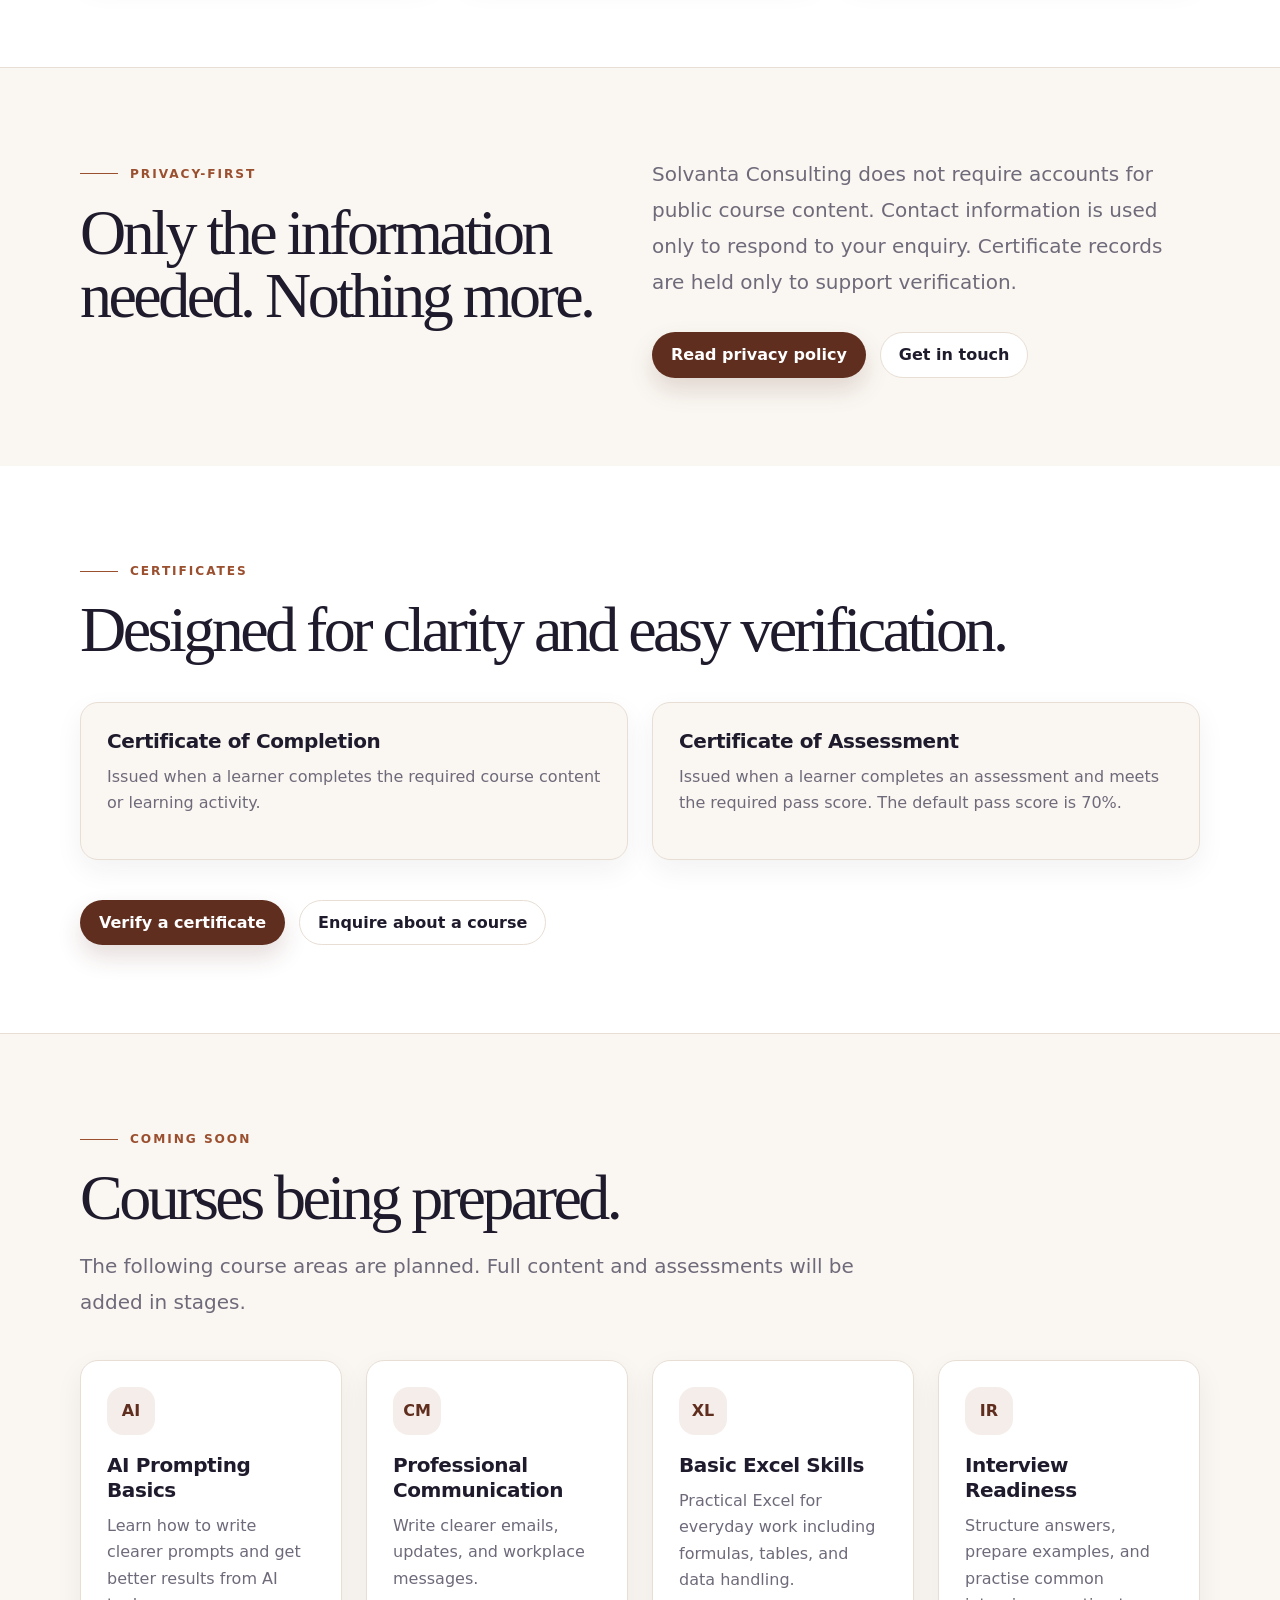
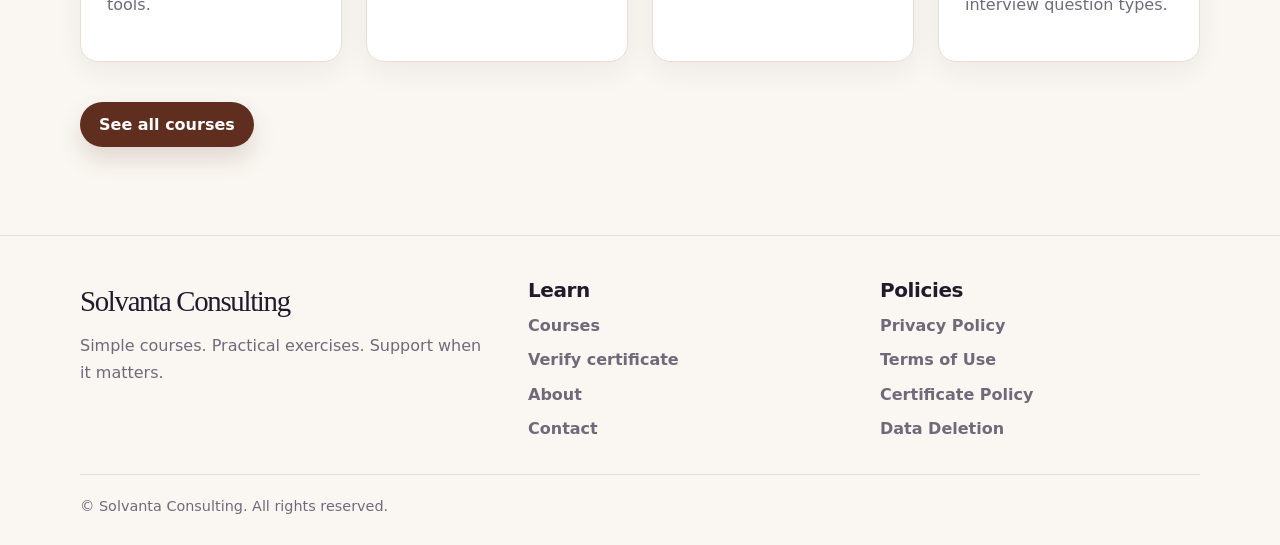
==== commit 11837189: "Repair index.html and about/index.html: fix branding, remove About Omkar from homepage, fix malforme" ====
--- a/index.html
+++ b/index.html
@@ -1,235 +1,209 @@
 <!DOCTYPE html>
 <html lang="en">
 <head>
-  <meta charset="UTF-8" />
-  <meta name="viewport" content="width=device-width, initial-scale=1.0" />
-  <title>Solvanta Learning | Simple courses. Practical exercises. Support when it matters.</title>
-  <meta name="description" content="Solvanta Learning provides simple online courses, practical exercises, and verifiable certificates for everyday professional skill development." />
-  <link rel="stylesheet" href="assets/css/styles.css" />
+<meta charset="UTF-8" />
+<meta name="viewport" content="width=device-width, initial-scale=1.0" />
+<title>Solvanta Consulting | Simple courses. Practical exercises. Support when it matters.</title>
+<meta name="description" content="Solvanta Consulting provides simple online courses, practical exercises, and verifiable certificates for everyday professional skill development." />
+<link rel="stylesheet" href="assets/css/styles.css" />
 </head>
 <body>
-  <a class="skip-link" href="#main-content">Skip to main content</a>
-
-  <header class="site-header">
-    <div class="header-inner">
-      <a class="brand-link" href="/" aria-label="Solvanta Learning home">
-        <span class="brand-mark" aria-hidden="true">
-      <img src="assets/img/logo-icon.svg" alt="" width="48" height="48" />
-    </span>
-        <span class="brand-text">
-          <span class="brand-name">Solvanta Learning</span>
-          <span class="brand-tagline">Simple courses. Practical exercises. Support when it matters.</span>
-        </span>
-      </a>
-      <button class="nav-toggle" type="button" aria-label="Open navigation menu" aria-expanded="false" data-nav-toggle>
-        <span aria-hidden="true"></span>h
-      </button>
-      <nav class="site-nav" aria-label="Main navigation" data-nav-menu>
-        <a href="/">Home</a>
-        <a href="/courses/">Courses</a>
-        <a href="/verify/">Verify</a>
-        <a href="/about/">About</a>
-        <a href="/contact/">Contact</a>
-      </nav>
-    </div>
-  </header>
-
-  <main id="main-content">
-
-    <section class="hero">
-      <div class="container hero-layout">
-        <div class="hero-copy">
-          <p class="kicker">Solvanta Learning</p>
-          <h1>Simple courses. Practical exercises. Support when it matters.</h1>
-          <p class="lead">
-            Free online courses with practical exercises and verifiable certificates
-            to support your professional development.
-          </p>
-          <div class="hero-actions">
-            <a class="btn btn-primary" href="/courses/">Explore courses</a>
-            <a class="btn btn-secondary" href="/verify/">Verify a certificate</a>
-          </div>
-        </div>
-        <aside class="hero-panel" aria-label="Platform overview">
-          <div class="hero-panel-card">
-            <p class="hero-panel-label">Learn</p>
-            <h3>Free courses</h3>
-            <p class="muted">Short, practical learning resources focused on useful workplace and career skills.</p>
-          </div>
-          <div class="hero-panel-card">
-            <p class="hero-panel-label">Practise</p>
-            <h3>Applied exercises</h3>
-            <p class="muted">Exercises designed to help you practise skills before applying them in real situations.</p>
-          </div>
-          <div class="hero-panel-card">
-            <p class="hero-panel-label">Prove it</p>
-            <h3>Verifiable certificates</h3>
-            <p class="muted">Certificates issued by Solvanta Learning can be verified by anyone using a unique certificate ID.</p>
-          </div>
-        </aside>
-      </div>
-    </section>
-
-    <section class="section">
-      <div class="container">
-        <p class="kicker">What we offer</p>
-        <h2>Focused learning without unnecessary complexity.</h2>
-        <div class="grid grid-3 mt-40">
-          <article class="card">
-            <div class="card-icon" aria-hidden="true">01</div>
-            <h3>Courses</h3>
-            <p>Free courses covering practical topics including AI prompting, professional communication, basic Excel, and interview readiness.</p>
-            <a class="card-link" href="/courses/">View courses</a>
-          </article>
-          <article class="card">
-            <div class="card-icon" aria-hidden="true">02</div>
-            <h3>Exercises</h3>
-            <p>Guided exercises to help you apply course concepts, review examples, and build confidence through repetition.</p>
-            <a class="card-link" href="/courses/">Start practising</a>
-          </article>
-          <article class="card">
-            <div class="card-icon" aria-hidden="true">03</div>
-            <h3>Certificates</h3>
-            <p>Completion and assessment certificates include a unique ID and a public verification link that employers or others can check.</p>
-            <a class="card-link" href="/verify/">Verify a certificate</a>
-          </article>
-        </div>
-      </div>
-    </section>
-
-    <section class="section section-soft section-border">
-      <div class="container grid grid-2">
-        <div>
-          <p class="kicker">Privacy-first</p>
-          <h2>Only the information needed. Nothing more.</h2>
-        </div>
-        <div>
-          <p class="lead">
-            Solvanta Learning does not require accounts for public course content.
-            Contact information is used only to respond to your enquiry.
-            Certificate records are held only to support verification.
-          </p>
-          <div class="hero-actions">
-            <a class="btn btn-primary" href="/privacy-policy/">Read privacy policy</a>
-            <a class="btn btn-secondary" href="/contact/">Get in touch</a>
-          </div>
-        </div>
-      </div>
-    </section>
-
-    <section class="section">
-      <div class="container">
-        <p class="kicker">Certificates</p>
-        <h2>Designed for clarity and easy verification.</h2>
-        <div class="grid grid-2 mt-40">
-          <article class="card card-soft">
-            <h3>Certificate of Completion</h3>
-            <p>Issued when a learner completes the required course content or learning activity.</p>
-          </article>
-          <article class="card card-soft">
-            <h3>Certificate of Assessment</h3>
-            <p>Issued when a learner completes an assessment and meets the required pass score. The default pass score is 70%.</p>
-          </article>
-        </div>
-        <div class="hero-actions mt-40">
-          <a class="btn btn-primary" href="/verify/">Verify a certificate</a>
-          <a class="btn btn-secondary" href="/contact/">Enquire about a course</a>
-        </div>
-      </div>
-    </section>
-
-    <section class="section section-soft section-border" id="courses-preview">
-      <div class="container">
-        <p class="kicker">Coming soon</p>
-        <h2>Courses being prepared.</h2>
-        <p class="lead">The following course areas are planned. Full content and assessments will be added in stages.</p>
-        <div class="grid grid-auto mt-40" id="homeCourseList">
-          <article class="card">
-            <div class="card-icon" aria-hidden="true">AI</div>
-            <h3>AI Prompting Basics</h3>
-            <p>Learn how to write clearer prompts and get better results from AI tools.</p>
-          </article>
-          <article class="card">
-            <div class="card-icon" aria-hidden="true">CM</div>
-            <h3>Professional Communication</h3>
-            <p>Write clearer emails, updates, and workplace messages.</p>
-          </article>
-          <article class="card">
-            <div class="card-icon" aria-hidden="true">XL</div>
-            <h3>Basic Excel Skills</h3>
-            <p>Practical Excel for everyday work including formulas, tables, and data handling.</p>
-          </article>
-          <article class="card">
-            <div class="card-icon" aria-hidden="true">IR</div>
-            <h3>Interview Readiness</h3>
-            <p>Structure answers, prepare examples, and practise common interview question types.</p>
-          </article>
-        </div>
-        <div class="hero-actions mt-40">
-          <a class="btn btn-primary" href="/courses/">See all courses</a>
-        </div>
-      </div>
-    </section>
-    <section class="section section-soft section-border about-omkar">
-      <div class="container">
-        <div class="grid grid-2 about-omkar-layout">
-          <div class="about-omkar-text">
-            <p class="kicker">About Omkar</p>p>
-            <h2>Hi, I'm Omkar.</h2>
-          <div class="about-omkar-content">
-          <p>Over the last eight years I've worked across operations, compliance, quality, training, automation, and process improvement. Most of my work has involved solving practical problems, simplifying complicated processes, and helping teams work more effectively.</p>
-          
-          <p>I'm not a software engineer by background. Most of the tools and projects I build start with a simple question: "There has to be an easier way to do this."</p>
-          
-          <p>Solvanta Learning grew from that mindset. It's a place to share practical knowledge, real-world exercises, and lessons learned from building systems, improving workflows, and working with teams across different industries.</p>
-          
-          <p>I hope the courses, resources, and tools here help make your work a little easier too.</p>
-          </div>div>
-          <div class="about-omkar-actions">
-          <a class="btn btn-primary" href="https://www.linkedin.com/in/reddyop/" target="_blank">Connect on LinkedIn</a>a>
-          </div>div>
-          </div>div>
-        <aside class="about-omkar-photo">
-        <img src="assets/img/profile.jpg" alt="Omkar" class="profile-photo" />
-        </aside>aside>
-        </div>div>
-      </div>div>
-    </section>section></p></p></h2>
-
-  </main>
-
-  <footer class="site-footer">
-    <div class="container footer-layout">
-      <div class="footer-brand">
-        <p class="footer-title">Solvanta Learning</p>
-        <p class="muted">Simple courses. Practical exercises. Support when it matters.</p>
-      </div>
-      <div>
-        <h3>Learn</h3>
-        <nav class="footer-links" aria-label="Footer learn links">
-          <a data-footer-link href="/courses/">Courses</a>
-          <a data-footer-link href="/verify/">Verify certificate</a>
-          <a data-footer-link href="/about/">About</a>
-          <a data-footer-link href="/contact/">Contact</a>
-        </nav>
-      </div>
-      <div>
-        <h3>Policies</h3>
-        <nav class="footer-links" aria-label="Footer policy links">
-          <a data-footer-link href="/privacy-policy/">Privacy Policy</a>
-          <a data-footer-link href="/terms/">Terms of Use</a>
-          <a data-footer-link href="/certificate-policy/">Certificate Policy</a>
-          <a data-footer-link href="/data-deletion/">Data Deletion</a>
-        </nav>
-      </div>
-    </div>
-    <div class="container footer-bottom">
-      &copy; <span data-current-year></span> Solvanta Learning. All rights reserved.
-    </div>
-  </footer>
-
-  <script src="assets/js/config.js?v=2"></script>
-  <script src="assets/js/main.js"></script>
+<a class="skip-link" href="#main-content">Skip to main content</a>
+
+<header class="site-header">
+<div class="header-inner">
+<a class="brand-link" href="/" aria-label="Solvanta Consulting home">
+<span class="brand-mark" aria-hidden="true">
+<img src="assets/img/logo-icon.svg" alt="" width="48" height="48" />
+</span>
+<span class="brand-text">
+<span class="brand-name">Solvanta Consulting</span>
+<span class="brand-tagline">Simple courses. Practical exercises. Support when it matters.</span>
+</span>
+</a>
+<button class="nav-toggle" type="button" aria-label="Open navigation menu" aria-expanded="false" data-nav-toggle>
+<span aria-hidden="true"></span>
+</button>
+<nav class="site-nav" aria-label="Main navigation" data-nav-menu>
+<a href="/">Home</a>
+<a href="/courses/">Courses</a>
+<a href="/verify/">Verify</a>
+<a href="/about/">About</a>
+<a href="/contact/">Contact</a>
+</nav>
+</div>
+</header>
+
+<main id="main-content">
+
+<section class="hero">
+<div class="container hero-layout">
+<div class="hero-copy">
+<p class="kicker">Solvanta Consulting</p>
+<h1>Simple courses. Practical exercises. Support when it matters.</h1>
+<p class="lead">
+Free online courses with practical exercises and verifiable certificates
+to support your professional development.
+</p>
+<div class="hero-actions">
+<a class="btn btn-primary" href="/courses/">Explore courses</a>
+<a class="btn btn-secondary" href="/verify/">Verify a certificate</a>
+</div>
+</div>
+<aside class="hero-panel" aria-label="Platform overview">
+<div class="hero-panel-card">
+<p class="hero-panel-label">Learn</p>
+<h3>Free courses</h3>
+<p class="muted">Short, practical learning resources focused on useful workplace and career skills.</p>
+</div>
+<div class="hero-panel-card">
+<p class="hero-panel-label">Practise</p>
+<h3>Applied exercises</h3>
+<p class="muted">Exercises designed to help you practise skills before applying them in real situations.</p>
+</div>
+<div class="hero-panel-card">
+<p class="hero-panel-label">Prove it</p>
+<h3>Verifiable certificates</h3>
+<p class="muted">Certificates issued by Solvanta Consulting can be verified by anyone using a unique certificate ID.</p>
+</div>
+</aside>
+</div>
+</section>
+
+<section class="section">
+<div class="container">
+<p class="kicker">What we offer</p>
+<h2>Focused learning without unnecessary complexity.</h2>
+<div class="grid grid-3 mt-40">
+<article class="card">
+<div class="card-icon" aria-hidden="true">01</div>
+<h3>Courses</h3>
+<p>Free courses covering practical topics including AI prompting, professional communication, basic Excel, and interview readiness.</p>
+<a class="card-link" href="/courses/">View courses</a>
+</article>
+<article class="card">
+<div class="card-icon" aria-hidden="true">02</div>
+<h3>Exercises</h3>
+<p>Guided exercises to help you apply course concepts, review examples, and build confidence through repetition.</p>
+<a class="card-link" href="/courses/">Start practising</a>
+</article>
+<article class="card">
+<div class="card-icon" aria-hidden="true">03</div>
+<h3>Certificates</h3>
+<p>Completion and assessment certificates include a unique ID and a public verification link that employers or others can check.</p>
+<a class="card-link" href="/verify/">Verify a certificate</a>
+</article>
+</div>
+</div>
+</section>
+
+<section class="section section-soft section-border">
+<div class="container grid grid-2">
+<div>
+<p class="kicker">Privacy-first</p>
+<h2>Only the information needed. Nothing more.</h2>
+</div>
+<div>
+<p class="lead">
+Solvanta Consulting does not require accounts for public course content.
+Contact information is used only to respond to your enquiry.
+Certificate records are held only to support verification.
+</p>
+<div class="hero-actions">
+<a class="btn btn-primary" href="/privacy-policy/">Read privacy policy</a>
+<a class="btn btn-secondary" href="/contact/">Get in touch</a>
+</div>
+</div>
+</div>
+</section>
+
+<section class="section">
+<div class="container">
+<p class="kicker">Certificates</p>
+<h2>Designed for clarity and easy verification.</h2>
+<div class="grid grid-2 mt-40">
+<article class="card card-soft">
+<h3>Certificate of Completion</h3>
+<p>Issued when a learner completes the required course content or learning activity.</p>
+</article>
+<article class="card card-soft">
+<h3>Certificate of Assessment</h3>
+<p>Issued when a learner completes an assessment and meets the required pass score. The default pass score is 70%.</p>
+</article>
+</div>
+<div class="hero-actions mt-40">
+<a class="btn btn-primary" href="/verify/">Verify a certificate</a>
+<a class="btn btn-secondary" href="/contact/">Enquire about a course</a>
+</div>
+</div>
+</section>
+
+<section class="section section-soft section-border" id="courses-preview">
+<div class="container">
+<p class="kicker">Coming soon</p>
+<h2>Courses being prepared.</h2>
+<p class="lead">The following course areas are planned. Full content and assessments will be added in stages.</p>
+<div class="grid grid-auto mt-40" id="homeCourseList">
+<article class="card">
+<div class="card-icon" aria-hidden="true">AI</div>
+<h3>AI Prompting Basics</h3>
+<p>Learn how to write clearer prompts and get better results from AI tools.</p>
+</article>
+<article class="card">
+<div class="card-icon" aria-hidden="true">CM</div>
+<h3>Professional Communication</h3>
+<p>Write clearer emails, updates, and workplace messages.</p>
+</article>
+<article class="card">
+<div class="card-icon" aria-hidden="true">XL</div>
+<h3>Basic Excel Skills</h3>
+<p>Practical Excel for everyday work including formulas, tables, and data handling.</p>
+</article>
+<article class="card">
+<div class="card-icon" aria-hidden="true">IR</div>
+<h3>Interview Readiness</h3>
+<p>Structure answers, prepare examples, and practise common interview question types.</p>
+</article>
+</div>
+<div class="hero-actions mt-40">
+<a class="btn btn-primary" href="/courses/">See all courses</a>
+</div>
+</div>
+</section>
+
+</main>
+
+<footer class="site-footer">
+<div class="container footer-layout">
+<div class="footer-brand">
+<p class="footer-title">Solvanta Consulting</p>
+<p class="muted">Simple courses. Practical exercises. Support when it matters.</p>
+</div>
+<div>
+<h3>Learn</h3>
+<nav class="footer-links" aria-label="Footer learn links">
+<a data-footer-link href="/courses/">Courses</a>
+<a data-footer-link href="/verify/">Verify certificate</a>
+<a data-footer-link href="/about/">About</a>
+<a data-footer-link href="/contact/">Contact</a>
+</nav>
+</div>
+<div>
+<h3>Policies</h3>
+<nav class="footer-links" aria-label="Footer policy links">
+<a data-footer-link href="/privacy-policy/">Privacy Policy</a>
+<a data-footer-link href="/terms/">Terms of Use</a>
+<a data-footer-link href="/certificate-policy/">Certificate Policy</a>
+<a data-footer-link href="/data-deletion/">Data Deletion</a>
+</nav>
+</div>
+</div>
+<div class="container footer-bottom">
+&copy; <span data-current-year></span> Solvanta Consulting. All rights reserved.
+</div>
+</footer>
+
+<script src="assets/js/config.js?v=2"></script>
+<script src="assets/js/main.js"></script>
 </body>
 </html>
-h
--- a/assets/css/styles.css
+++ b/assets/css/styles.css
@@ -1117,3 +1117,66 @@
          padding: 3rem 0;
   }
 }
+Page_Up
+
+/* About Omkar - Complete Fix */
+.about-omkar {
+     padding: 4rem 0;
+}
+
+.about-omkar-layout {
+     display: grid;
+     grid-template-columns: 1fr 1fr;
+     gap: 3rem;
+     align-items: center;
+}
+
+.about-omkar-text {
+     order: 1;
+}
+
+.about-omkar-content {
+     margin: 1.5rem 0;
+}
+
+.about-omkar-content p {
+     margin: 1rem 0;
+     line-height: 1.6;
+     color: var(--color-text);
+}
+
+.about-omkar-content p:first-child {
+     margin-top: 0;
+}
+
+.about-omkar-actions {
+     margin-top: 2rem;
+}
+
+.about-omkar-photo {
+     order: 2;
+     text-align: center;
+}
+
+.profile-photo {
+     width: 100%;
+     max-width: 280px;
+     height: auto;
+     border-radius: 0.5rem;
+     box-shadow: 0 4px 12px rgba(0, 0, 0, 0.1);
+}
+
+@media (max-width: 768px) {
+     .about-omkar-layout {
+            grid-template-columns: 1fr;
+            gap: 2rem;
+     }
+
+  .about-omkar {
+         padding: 3rem 0;
+  }
+
+  .profile-photo {
+         max-width: 200px;
+  }
+}
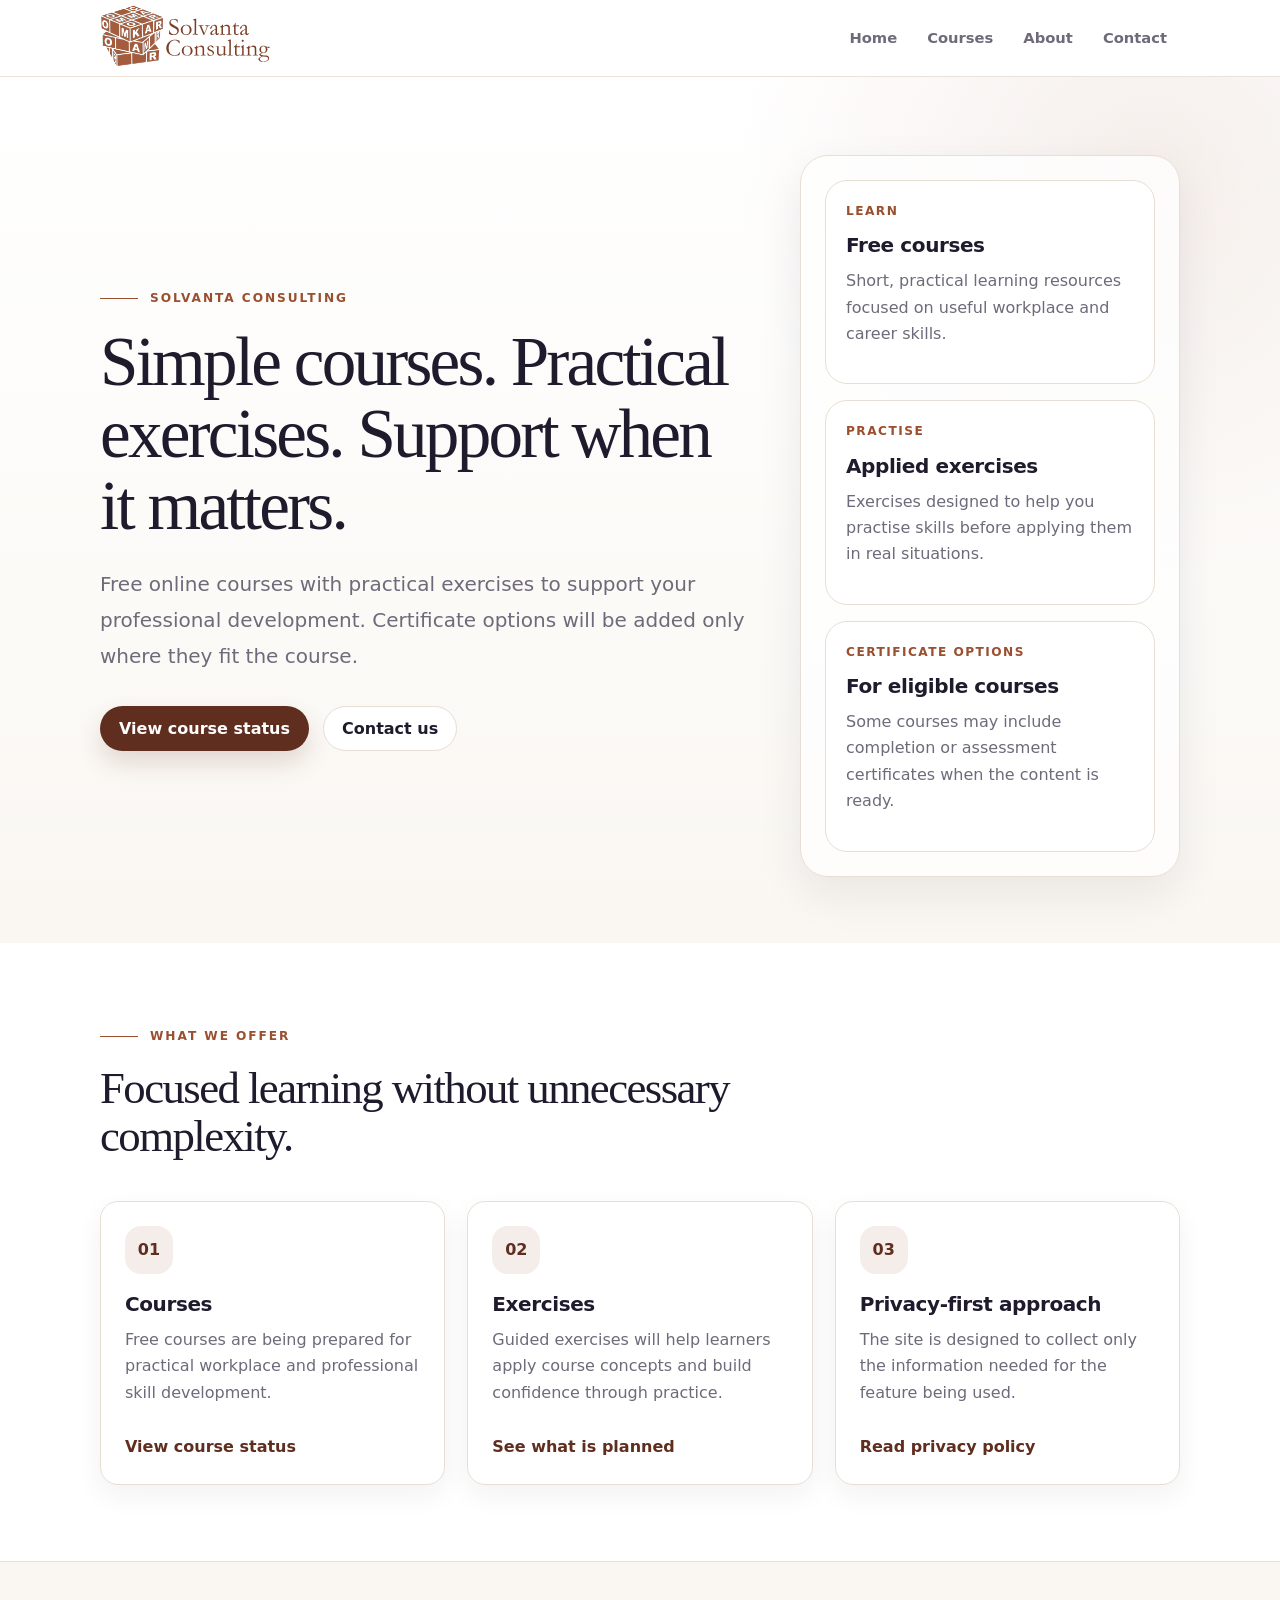
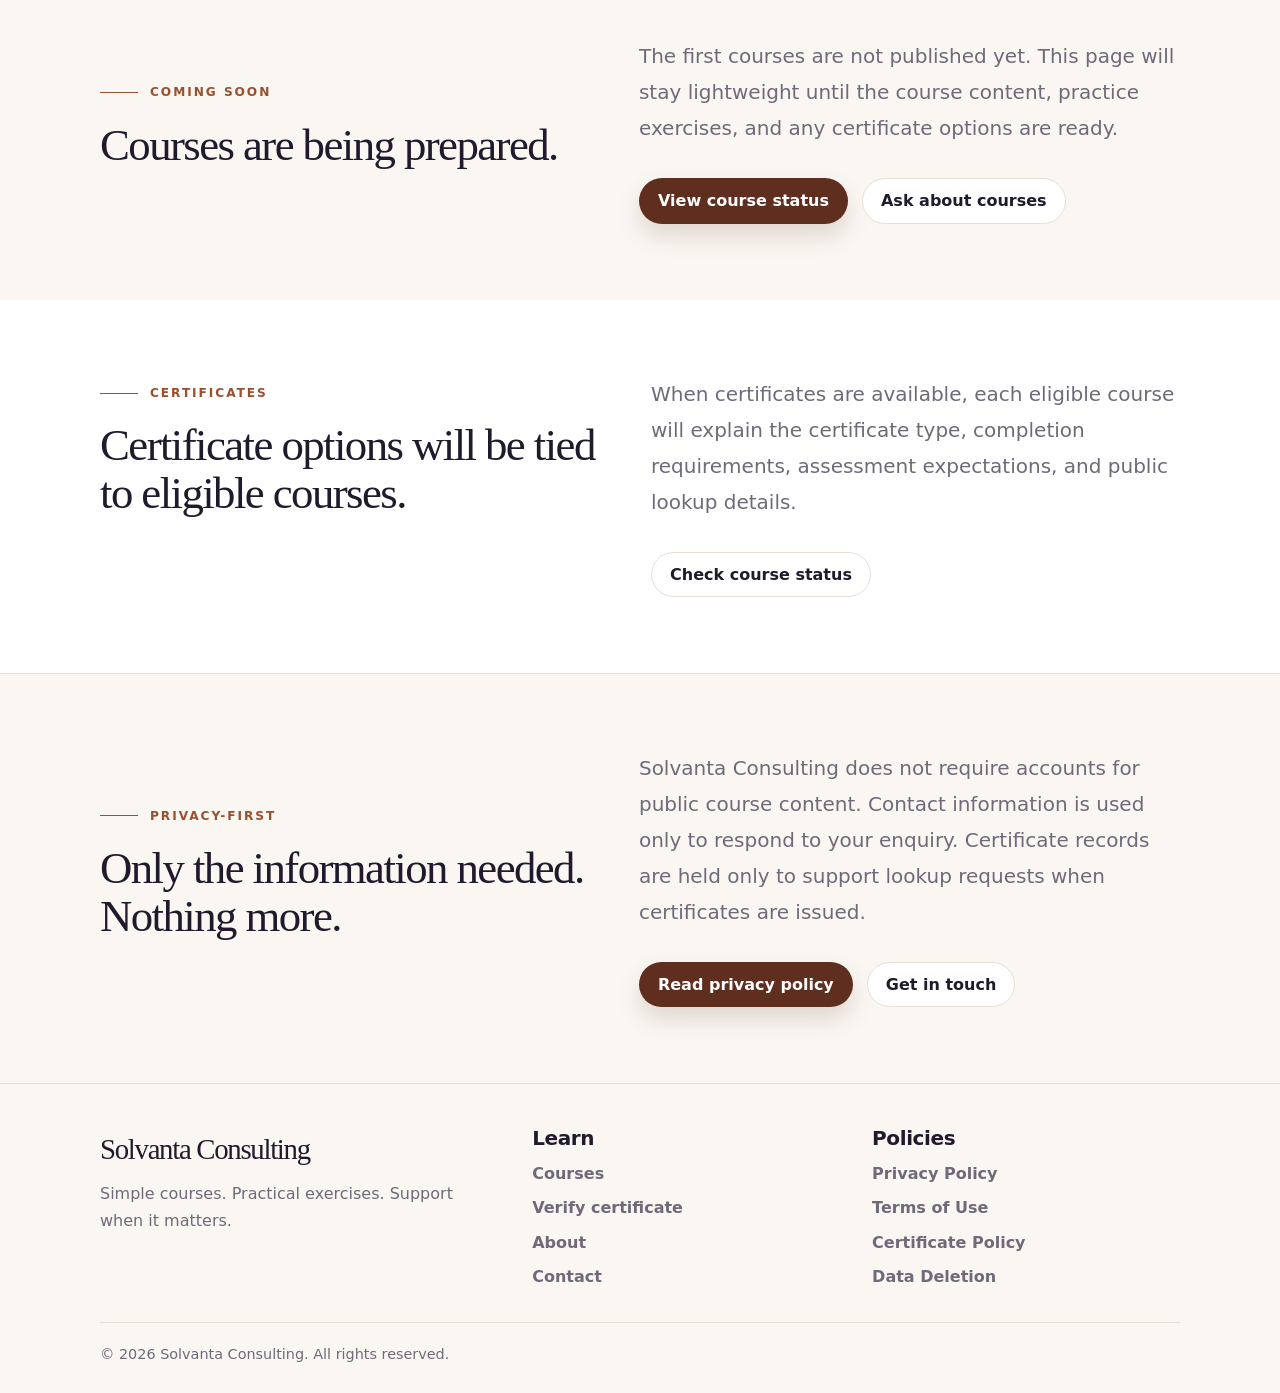
==== commit 261caf1d: "Update homepage course and certificate emphasis" ====
--- a/index.html
+++ b/index.html
@@ -42,12 +42,12 @@
 <p class="kicker">Solvanta Consulting</p>
 <h1>Simple courses. Practical exercises. Support when it matters.</h1>
 <p class="lead">
-Free online courses with practical exercises and verifiable certificates
-to support your professional development.
+Free online courses with practical exercises to support your professional development.
+Certificate options will be added only where they fit the course.
 </p>
 <div class="hero-actions">
-<a class="btn btn-primary" href="/courses/">Explore courses</a>
-<a class="btn btn-secondary" href="/verify/">Verify a certificate</a>
+<a class="btn btn-primary" href="/courses/">View course status</a>
+<a class="btn btn-secondary" href="/contact/">Contact us</a>
 </div>
 </div>
 <aside class="hero-panel" aria-label="Platform overview">
@@ -62,9 +62,9 @@
 <p class="muted">Exercises designed to help you practise skills before applying them in real situations.</p>
 </div>
 <div class="hero-panel-card">
-<p class="hero-panel-label">Prove it</p>
-<h3>Verifiable certificates</h3>
-<p class="muted">Certificates issued by Solvanta Consulting can be verified by anyone using a unique certificate ID.</p>
+<p class="hero-panel-label">Certificate options</p>
+<h3>For eligible courses</h3>
+<p class="muted">Some courses may include completion or assessment certificates when the content is ready.</p>
 </div>
 </aside>
 </div>
@@ -78,21 +78,58 @@
 <article class="card">
 <div class="card-icon" aria-hidden="true">01</div>
 <h3>Courses</h3>
-<p>Free courses covering practical topics including AI prompting, professional communication, basic Excel, and interview readiness.</p>
-<a class="card-link" href="/courses/">View courses</a>
+<p>Free courses are being prepared for practical workplace and professional skill development.</p>
+<a class="card-link" href="/courses/">View course status</a>
 </article>
 <article class="card">
 <div class="card-icon" aria-hidden="true">02</div>
 <h3>Exercises</h3>
-<p>Guided exercises to help you apply course concepts, review examples, and build confidence through repetition.</p>
-<a class="card-link" href="/courses/">Start practising</a>
+<p>Guided exercises will help learners apply course concepts and build confidence through practice.</p>
+<a class="card-link" href="/courses/">See what is planned</a>
 </article>
 <article class="card">
 <div class="card-icon" aria-hidden="true">03</div>
-<h3>Certificates</h3>
-<p>Completion and assessment certificates include a unique ID and a public verification link that employers or others can check.</p>
-<a class="card-link" href="/verify/">Verify a certificate</a>
+<h3>Privacy-first approach</h3>
+<p>The site is designed to collect only the information needed for the feature being used.</p>
+<a class="card-link" href="/privacy-policy/">Read privacy policy</a>
 </article>
+</div>
+</div>
+</section>
+
+<section class="section section-soft section-border" id="courses-preview">
+<div class="container grid grid-2">
+<div>
+<p class="kicker">Coming soon</p>
+<h2>Courses are being prepared.</h2>
+</div>
+<div>
+<p class="lead">
+The first courses are not published yet. This page will stay lightweight until the course
+content, practice exercises, and any certificate options are ready.
+</p>
+<div class="hero-actions">
+<a class="btn btn-primary" href="/courses/">View course status</a>
+<a class="btn btn-secondary" href="/contact/">Ask about courses</a>
+</div>
+</div>
+</div>
+</section>
+
+<section class="section">
+<div class="container grid grid-2">
+<div>
+<p class="kicker">Certificates</p>
+<h2>Certificate options will be tied to eligible courses.</h2>
+</div>
+<div>
+<p class="lead">
+When certificates are available, each eligible course will explain the certificate type,
+completion requirements, assessment expectations, and public lookup details.
+</p>
+<div class="hero-actions">
+<a class="btn btn-secondary" href="/courses/">Check course status</a>
+</div>
 </div>
 </div>
 </section>
@@ -107,66 +144,12 @@
 <p class="lead">
 Solvanta Consulting does not require accounts for public course content.
 Contact information is used only to respond to your enquiry.
-Certificate records are held only to support verification.
+Certificate records are held only to support lookup requests when certificates are issued.
 </p>
 <div class="hero-actions">
 <a class="btn btn-primary" href="/privacy-policy/">Read privacy policy</a>
 <a class="btn btn-secondary" href="/contact/">Get in touch</a>
 </div>
-</div>
-</div>
-</section>
-
-<section class="section">
-<div class="container">
-<p class="kicker">Certificates</p>
-<h2>Designed for clarity and easy verification.</h2>
-<div class="grid grid-2 mt-40">
-<article class="card card-soft">
-<h3>Certificate of Completion</h3>
-<p>Issued when a learner completes the required course content or learning activity.</p>
-</article>
-<article class="card card-soft">
-<h3>Certificate of Assessment</h3>
-<p>Issued when a learner completes an assessment and meets the required pass score. The default pass score is 70%.</p>
-</article>
-</div>
-<div class="hero-actions mt-40">
-<a class="btn btn-primary" href="/verify/">Verify a certificate</a>
-<a class="btn btn-secondary" href="/contact/">Enquire about a course</a>
-</div>
-</div>
-</section>
-
-<section class="section section-soft section-border" id="courses-preview">
-<div class="container">
-<p class="kicker">Coming soon</p>
-<h2>Courses being prepared.</h2>
-<p class="lead">The following course areas are planned. Full content and assessments will be added in stages.</p>
-<div class="grid grid-auto mt-40" id="homeCourseList">
-<article class="card">
-<div class="card-icon" aria-hidden="true">AI</div>
-<h3>AI Prompting Basics</h3>
-<p>Learn how to write clearer prompts and get better results from AI tools.</p>
-</article>
-<article class="card">
-<div class="card-icon" aria-hidden="true">CM</div>
-<h3>Professional Communication</h3>
-<p>Write clearer emails, updates, and workplace messages.</p>
-</article>
-<article class="card">
-<div class="card-icon" aria-hidden="true">XL</div>
-<h3>Basic Excel Skills</h3>
-<p>Practical Excel for everyday work including formulas, tables, and data handling.</p>
-</article>
-<article class="card">
-<div class="card-icon" aria-hidden="true">IR</div>
-<h3>Interview Readiness</h3>
-<p>Structure answers, prepare examples, and practise common interview question types.</p>
-</article>
-</div>
-<div class="hero-actions mt-40">
-<a class="btn btn-primary" href="/courses/">See all courses</a>
 </div>
 </div>
 </section>
--- a/assets/css/styles.css
+++ b/assets/css/styles.css
@@ -859,7 +859,7 @@
 
 
 /* =========================================================
-  Solvanta Learning — Additional Components
+  Solvanta Consulting — Additional Components
   Status badges, result rows, form enhancements,
   content page layouts, verification result display.
   ========================================================= */
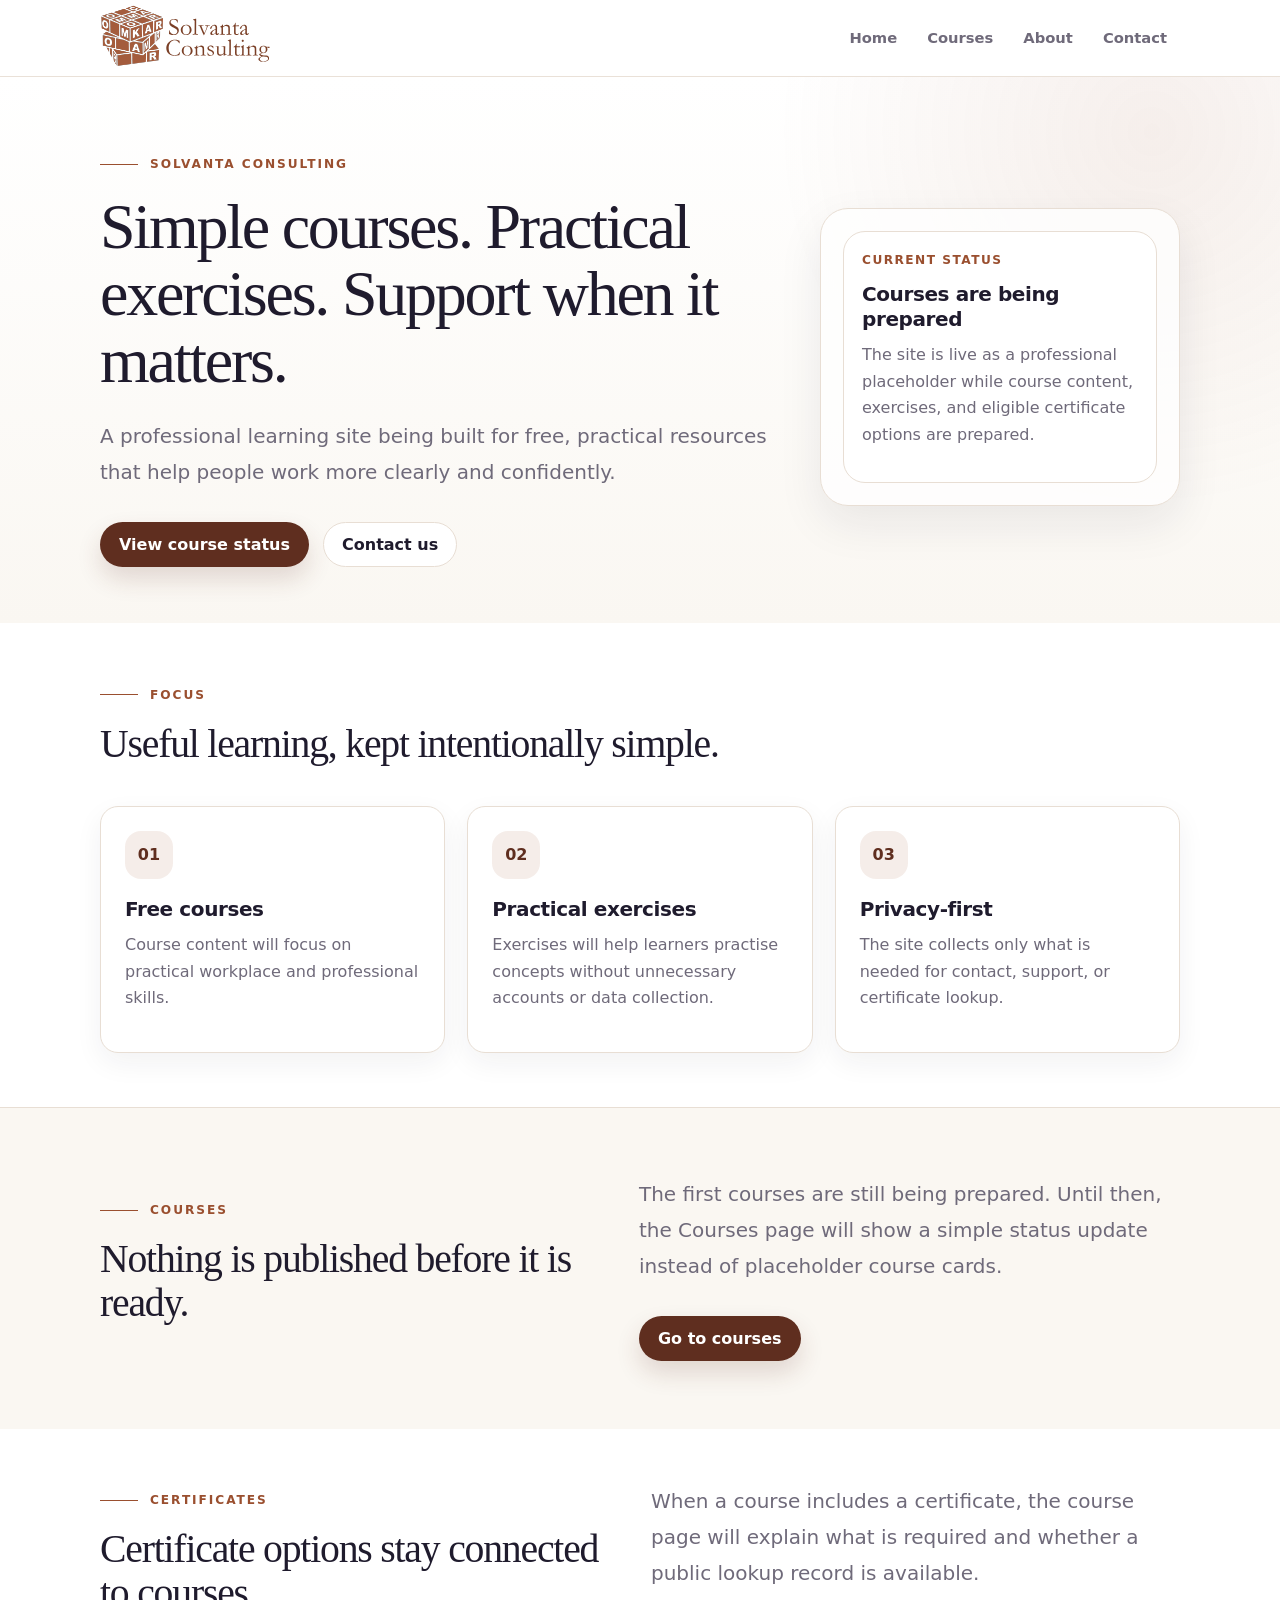
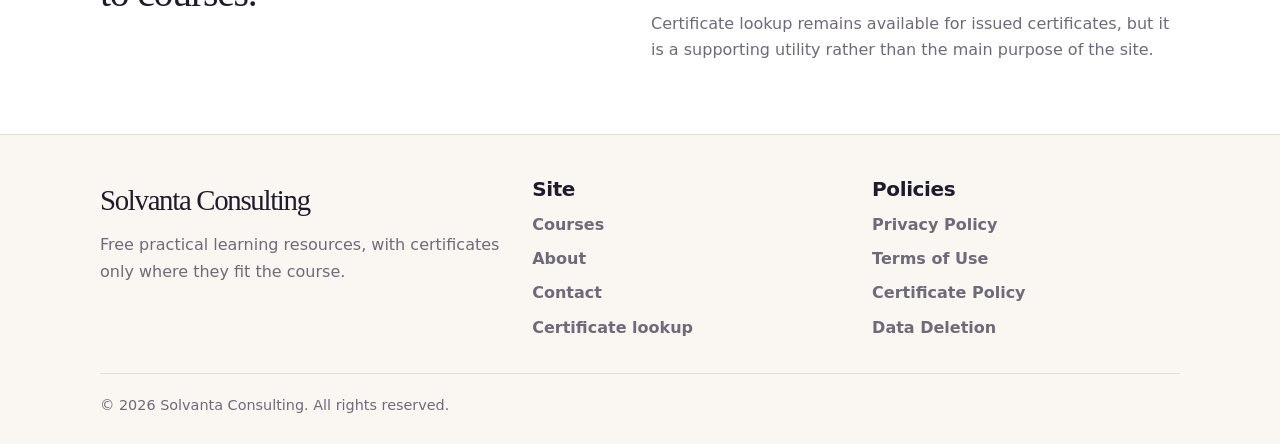
==== commit 7e24caa4: "Simplify homepage structure" ====
--- a/index.html
+++ b/index.html
@@ -3,8 +3,8 @@
 <head>
 <meta charset="UTF-8" />
 <meta name="viewport" content="width=device-width, initial-scale=1.0" />
-<title>Solvanta Consulting | Simple courses. Practical exercises. Support when it matters.</title>
-<meta name="description" content="Solvanta Consulting provides simple online courses, practical exercises, and verifiable certificates for everyday professional skill development." />
+<title>Solvanta Consulting | Practical learning resources</title>
+<meta name="description" content="Solvanta Consulting is preparing free practical learning resources, exercises, and certificate options for eligible courses." />
 <link rel="stylesheet" href="assets/css/styles.css" />
 </head>
 <body>
@@ -27,7 +27,6 @@
 <nav class="site-nav" aria-label="Main navigation" data-nav-menu>
 <a href="/">Home</a>
 <a href="/courses/">Courses</a>
-<a href="/verify/">Verify</a>
 <a href="/about/">About</a>
 <a href="/contact/">Contact</a>
 </nav>
@@ -42,94 +41,43 @@
 <p class="kicker">Solvanta Consulting</p>
 <h1>Simple courses. Practical exercises. Support when it matters.</h1>
 <p class="lead">
-Free online courses with practical exercises to support your professional development.
-Certificate options will be added only where they fit the course.
+A professional learning site being built for free, practical resources that help people work more clearly and confidently.
 </p>
 <div class="hero-actions">
 <a class="btn btn-primary" href="/courses/">View course status</a>
 <a class="btn btn-secondary" href="/contact/">Contact us</a>
 </div>
 </div>
-<aside class="hero-panel" aria-label="Platform overview">
+<aside class="hero-panel home-hero-note" aria-label="Current site status">
 <div class="hero-panel-card">
-<p class="hero-panel-label">Learn</p>
-<h3>Free courses</h3>
-<p class="muted">Short, practical learning resources focused on useful workplace and career skills.</p>
-</div>
-<div class="hero-panel-card">
-<p class="hero-panel-label">Practise</p>
-<h3>Applied exercises</h3>
-<p class="muted">Exercises designed to help you practise skills before applying them in real situations.</p>
-</div>
-<div class="hero-panel-card">
-<p class="hero-panel-label">Certificate options</p>
-<h3>For eligible courses</h3>
-<p class="muted">Some courses may include completion or assessment certificates when the content is ready.</p>
+<p class="hero-panel-label">Current status</p>
+<h3>Courses are being prepared</h3>
+<p class="muted">The site is live as a professional placeholder while course content, exercises, and eligible certificate options are prepared.</p>
 </div>
 </aside>
 </div>
 </section>
 
-<section class="section">
+<section class="section section-compact">
 <div class="container">
-<p class="kicker">What we offer</p>
-<h2>Focused learning without unnecessary complexity.</h2>
+<p class="kicker">Focus</p>
+<h2>Useful learning, kept intentionally simple.</h2>
 <div class="grid grid-3 mt-40">
 <article class="card">
 <div class="card-icon" aria-hidden="true">01</div>
-<h3>Courses</h3>
-<p>Free courses are being prepared for practical workplace and professional skill development.</p>
-<a class="card-link" href="/courses/">View course status</a>
+<h3>Free courses</h3>
+<p>Course content will focus on practical workplace and professional skills.</p>
 </article>
 <article class="card">
 <div class="card-icon" aria-hidden="true">02</div>
-<h3>Exercises</h3>
-<p>Guided exercises will help learners apply course concepts and build confidence through practice.</p>
-<a class="card-link" href="/courses/">See what is planned</a>
+<h3>Practical exercises</h3>
+<p>Exercises will help learners practise concepts without unnecessary accounts or data collection.</p>
 </article>
 <article class="card">
 <div class="card-icon" aria-hidden="true">03</div>
-<h3>Privacy-first approach</h3>
-<p>The site is designed to collect only the information needed for the feature being used.</p>
-<a class="card-link" href="/privacy-policy/">Read privacy policy</a>
+<h3>Privacy-first</h3>
+<p>The site collects only what is needed for contact, support, or certificate lookup.</p>
 </article>
-</div>
-</div>
-</section>
-
-<section class="section section-soft section-border" id="courses-preview">
-<div class="container grid grid-2">
-<div>
-<p class="kicker">Coming soon</p>
-<h2>Courses are being prepared.</h2>
-</div>
-<div>
-<p class="lead">
-The first courses are not published yet. This page will stay lightweight until the course
-content, practice exercises, and any certificate options are ready.
-</p>
-<div class="hero-actions">
-<a class="btn btn-primary" href="/courses/">View course status</a>
-<a class="btn btn-secondary" href="/contact/">Ask about courses</a>
-</div>
-</div>
-</div>
-</section>
-
-<section class="section">
-<div class="container grid grid-2">
-<div>
-<p class="kicker">Certificates</p>
-<h2>Certificate options will be tied to eligible courses.</h2>
-</div>
-<div>
-<p class="lead">
-When certificates are available, each eligible course will explain the certificate type,
-completion requirements, assessment expectations, and public lookup details.
-</p>
-<div class="hero-actions">
-<a class="btn btn-secondary" href="/courses/">Check course status</a>
-</div>
 </div>
 </div>
 </section>
@@ -137,19 +85,33 @@
 <section class="section section-soft section-border">
 <div class="container grid grid-2">
 <div>
-<p class="kicker">Privacy-first</p>
-<h2>Only the information needed. Nothing more.</h2>
+<p class="kicker">Courses</p>
+<h2>Nothing is published before it is ready.</h2>
 </div>
 <div>
 <p class="lead">
-Solvanta Consulting does not require accounts for public course content.
-Contact information is used only to respond to your enquiry.
-Certificate records are held only to support lookup requests when certificates are issued.
+The first courses are still being prepared. Until then, the Courses page will show a simple status update instead of placeholder course cards.
 </p>
 <div class="hero-actions">
-<a class="btn btn-primary" href="/privacy-policy/">Read privacy policy</a>
-<a class="btn btn-secondary" href="/contact/">Get in touch</a>
+<a class="btn btn-primary" href="/courses/">Go to courses</a>
 </div>
+</div>
+</div>
+</section>
+
+<section class="section section-compact">
+<div class="container grid grid-2">
+<div>
+<p class="kicker">Certificates</p>
+<h2>Certificate options stay connected to courses.</h2>
+</div>
+<div>
+<p class="lead">
+When a course includes a certificate, the course page will explain what is required and whether a public lookup record is available.
+</p>
+<p class="muted">
+Certificate lookup remains available for issued certificates, but it is a supporting utility rather than the main purpose of the site.
+</p>
 </div>
 </div>
 </section>
@@ -160,15 +122,15 @@
 <div class="container footer-layout">
 <div class="footer-brand">
 <p class="footer-title">Solvanta Consulting</p>
-<p class="muted">Simple courses. Practical exercises. Support when it matters.</p>
+<p class="muted">Free practical learning resources, with certificates only where they fit the course.</p>
 </div>
 <div>
-<h3>Learn</h3>
-<nav class="footer-links" aria-label="Footer learn links">
+<h3>Site</h3>
+<nav class="footer-links" aria-label="Footer site links">
 <a data-footer-link href="/courses/">Courses</a>
-<a data-footer-link href="/verify/">Verify certificate</a>
 <a data-footer-link href="/about/">About</a>
 <a data-footer-link href="/contact/">Contact</a>
+<a data-footer-link href="/verify/">Certificate lookup</a>
 </nav>
 </div>
 <div>
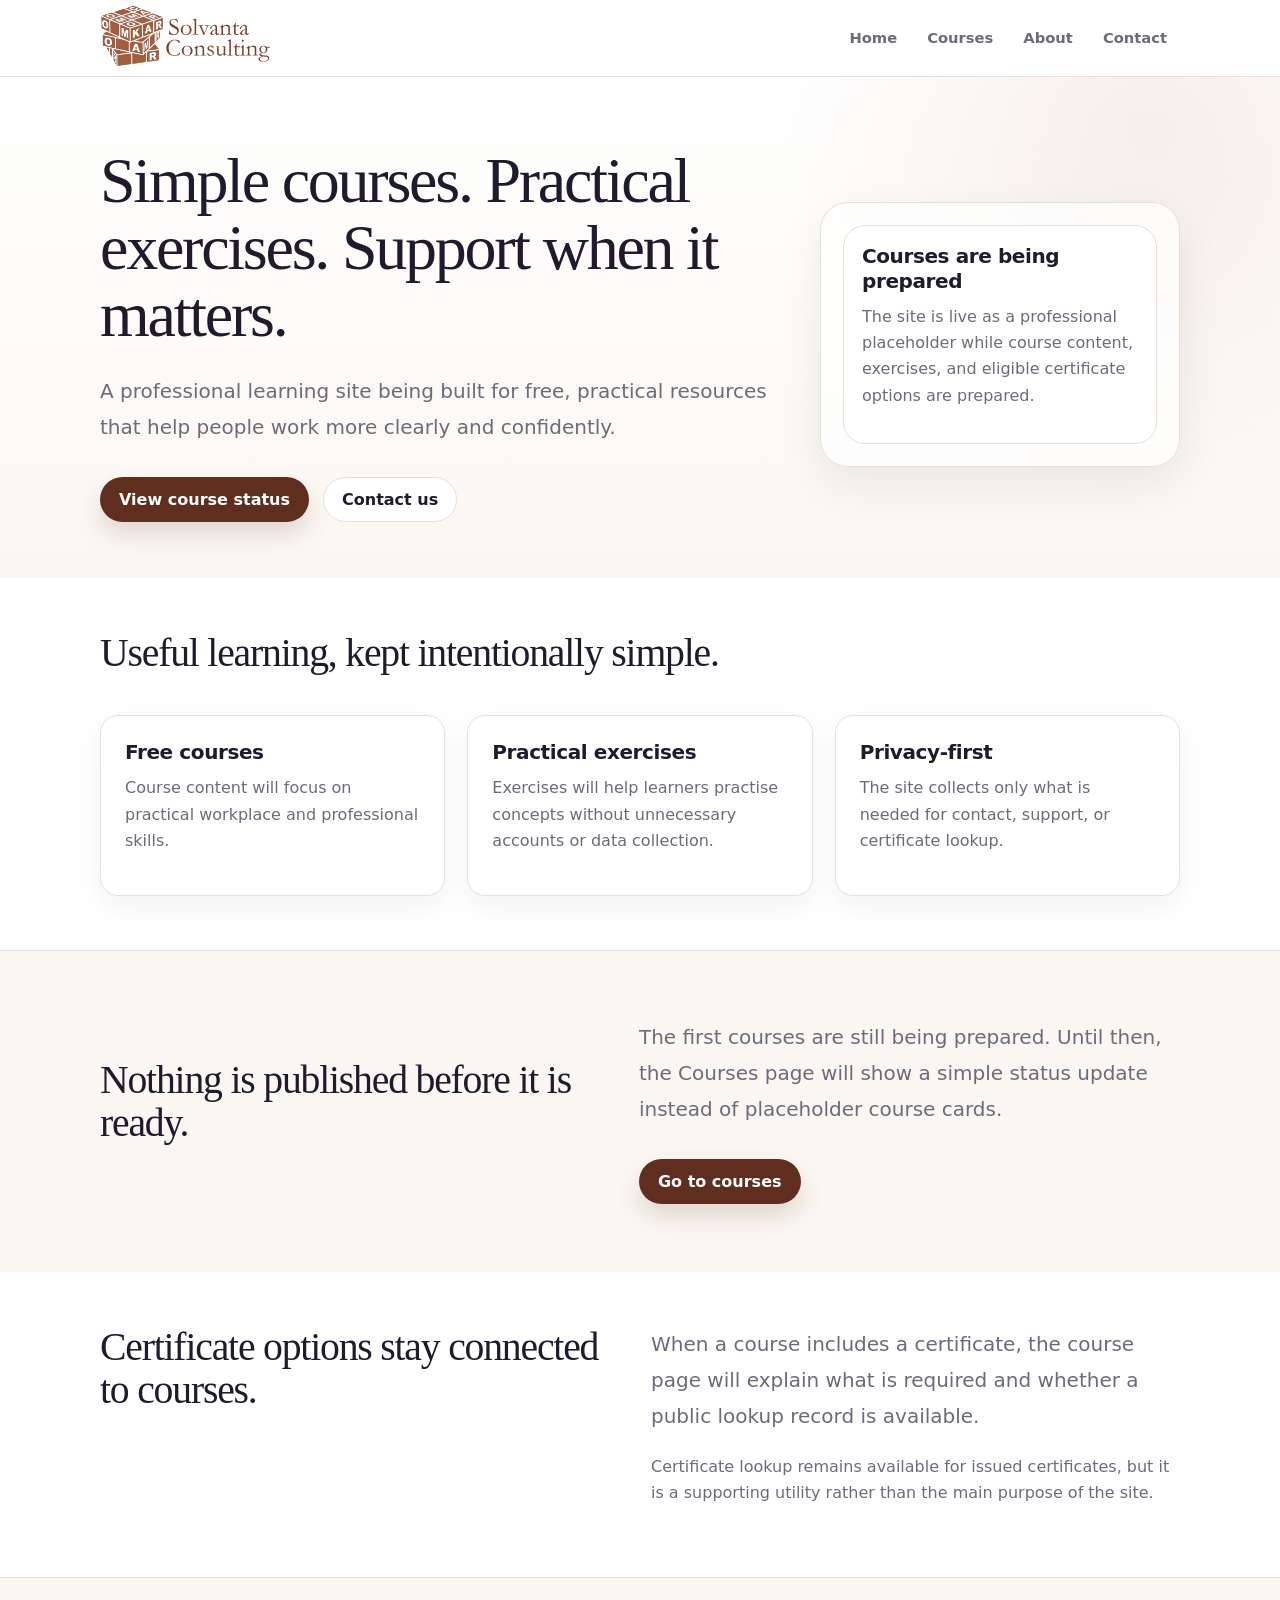
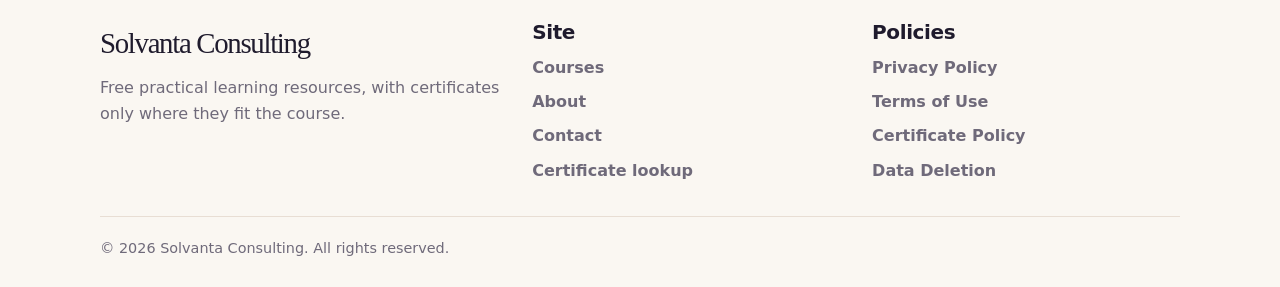
==== commit 0aba5566: "Remove redundant homepage labels" ====
--- a/index.html
+++ b/index.html
@@ -38,7 +38,6 @@
 <section class="hero">
 <div class="container hero-layout">
 <div class="hero-copy">
-<p class="kicker">Solvanta Consulting</p>
 <h1>Simple courses. Practical exercises. Support when it matters.</h1>
 <p class="lead">
 A professional learning site being built for free, practical resources that help people work more clearly and confidently.
@@ -50,7 +49,6 @@
 </div>
 <aside class="hero-panel home-hero-note" aria-label="Current site status">
 <div class="hero-panel-card">
-<p class="hero-panel-label">Current status</p>
 <h3>Courses are being prepared</h3>
 <p class="muted">The site is live as a professional placeholder while course content, exercises, and eligible certificate options are prepared.</p>
 </div>
@@ -60,21 +58,17 @@
 
 <section class="section section-compact">
 <div class="container">
-<p class="kicker">Focus</p>
 <h2>Useful learning, kept intentionally simple.</h2>
 <div class="grid grid-3 mt-40">
 <article class="card">
-<div class="card-icon" aria-hidden="true">01</div>
 <h3>Free courses</h3>
 <p>Course content will focus on practical workplace and professional skills.</p>
 </article>
 <article class="card">
-<div class="card-icon" aria-hidden="true">02</div>
 <h3>Practical exercises</h3>
 <p>Exercises will help learners practise concepts without unnecessary accounts or data collection.</p>
 </article>
 <article class="card">
-<div class="card-icon" aria-hidden="true">03</div>
 <h3>Privacy-first</h3>
 <p>The site collects only what is needed for contact, support, or certificate lookup.</p>
 </article>
@@ -85,7 +79,6 @@
 <section class="section section-soft section-border">
 <div class="container grid grid-2">
 <div>
-<p class="kicker">Courses</p>
 <h2>Nothing is published before it is ready.</h2>
 </div>
 <div>
@@ -102,7 +95,6 @@
 <section class="section section-compact">
 <div class="container grid grid-2">
 <div>
-<p class="kicker">Certificates</p>
 <h2>Certificate options stay connected to courses.</h2>
 </div>
 <div>
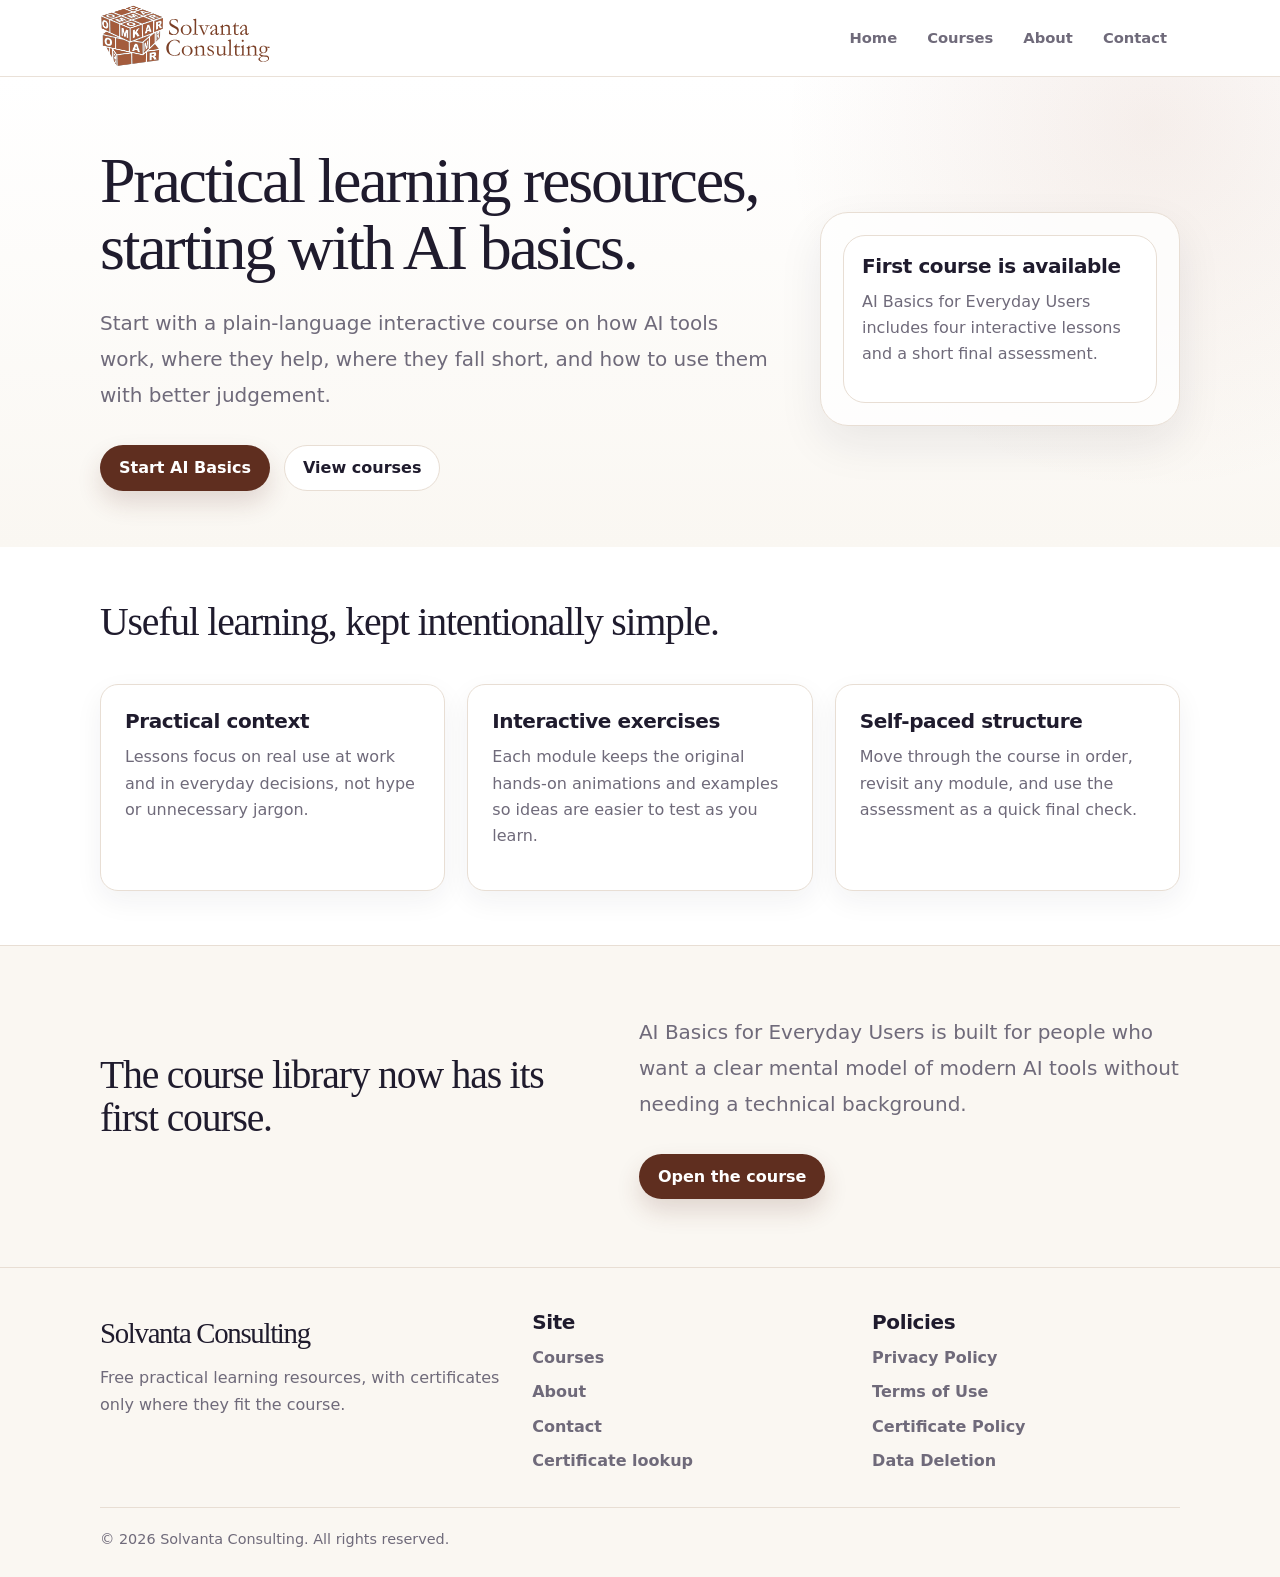
==== commit 88af8aa5: "Add AI Basics course" ====
--- a/index.html
+++ b/index.html
@@ -1,146 +1,129 @@
 <!DOCTYPE html>
-<html lang="en">
+<html lang='en'>
 <head>
-<meta charset="UTF-8" />
-<meta name="viewport" content="width=device-width, initial-scale=1.0" />
+<meta charset='UTF-8' />
+<meta name='viewport' content='width=device-width, initial-scale=1.0' />
 <title>Solvanta Consulting | Practical learning resources</title>
-<meta name="description" content="Solvanta Consulting is preparing free practical learning resources, exercises, and certificate options for eligible courses." />
-<link rel="stylesheet" href="assets/css/styles.css" />
+<meta name='description' content='Solvanta Consulting offers practical learning resources, starting with AI Basics for Everyday Users.' />
+<link rel='stylesheet' href='assets/css/styles.css' />
 </head>
 <body>
-<a class="skip-link" href="#main-content">Skip to main content</a>
+<a class='skip-link' href='#main-content'>Skip to main content</a>
 
-<header class="site-header">
-<div class="header-inner">
-<a class="brand-link" href="/" aria-label="Solvanta Consulting home">
-<span class="brand-mark" aria-hidden="true">
-<img src="assets/img/logo-icon.svg" alt="" width="48" height="48" />
+<header class='site-header'>
+<div class='header-inner'>
+<a class='brand-link' href='/' aria-label='Solvanta Consulting home'>
+<span class='brand-mark' aria-hidden='true'>
+<img src='assets/img/logo-icon.svg' alt='' width='48' height='48' />
 </span>
-<span class="brand-text">
-<span class="brand-name">Solvanta Consulting</span>
-<span class="brand-tagline">Simple courses. Practical exercises. Support when it matters.</span>
+<span class='brand-text'>
+<span class='brand-name'>Solvanta Consulting</span>
 </span>
 </a>
-<button class="nav-toggle" type="button" aria-label="Open navigation menu" aria-expanded="false" data-nav-toggle>
-<span aria-hidden="true"></span>
+<button class='nav-toggle' type='button' aria-label='Open navigation menu' aria-expanded='false' data-nav-toggle>
+<span aria-hidden='true'></span>
 </button>
-<nav class="site-nav" aria-label="Main navigation" data-nav-menu>
-<a href="/">Home</a>
-<a href="/courses/">Courses</a>
-<a href="/about/">About</a>
-<a href="/contact/">Contact</a>
+<nav class='site-nav' aria-label='Main navigation' data-nav-menu>
+<a href='/'>Home</a>
+<a href='/courses/'>Courses</a>
+<a href='/about/'>About</a>
+<a href='/contact/'>Contact</a>
 </nav>
 </div>
 </header>
 
-<main id="main-content">
+<main id='main-content'>
 
-<section class="hero">
-<div class="container hero-layout">
-<div class="hero-copy">
-<h1>Simple courses. Practical exercises. Support when it matters.</h1>
-<p class="lead">
-A professional learning site being built for free, practical resources that help people work more clearly and confidently.
+<section class='hero'>
+<div class='container hero-layout'>
+<div class='hero-copy'>
+<h1>Practical learning resources, starting with AI basics.</h1>
+<p class='lead'>
+Start with a plain-language interactive course on how AI tools work, where they help, where they fall short, and how to use them with better judgement.
 </p>
-<div class="hero-actions">
-<a class="btn btn-primary" href="/courses/">View course status</a>
-<a class="btn btn-secondary" href="/contact/">Contact us</a>
+<div class='hero-actions'>
+<a class='btn btn-primary' href='/courses/ai-basics-everyday/'>Start AI Basics</a>
+<a class='btn btn-secondary' href='/courses/'>View courses</a>
 </div>
 </div>
-<aside class="hero-panel home-hero-note" aria-label="Current site status">
-<div class="hero-panel-card">
-<h3>Courses are being prepared</h3>
-<p class="muted">The site is live as a professional placeholder while course content, exercises, and eligible certificate options are prepared.</p>
+<aside class='hero-panel home-hero-note' aria-label='Current course status'>
+<div class='hero-panel-card'>
+<h3>First course is available</h3>
+<p class='muted'>AI Basics for Everyday Users includes four interactive lessons and a short final assessment.</p>
 </div>
 </aside>
 </div>
 </section>
 
-<section class="section section-compact">
-<div class="container">
+<section class='section section-compact'>
+<div class='container'>
 <h2>Useful learning, kept intentionally simple.</h2>
-<div class="grid grid-3 mt-40">
-<article class="card">
-<h3>Free courses</h3>
-<p>Course content will focus on practical workplace and professional skills.</p>
+<div class='grid grid-3 mt-40'>
+<article class='card'>
+<h3>Practical context</h3>
+<p>Lessons focus on real use at work and in everyday decisions, not hype or unnecessary jargon.</p>
 </article>
-<article class="card">
-<h3>Practical exercises</h3>
-<p>Exercises will help learners practise concepts without unnecessary accounts or data collection.</p>
+<article class='card'>
+<h3>Interactive exercises</h3>
+<p>Each module keeps the original hands-on animations and examples so ideas are easier to test as you learn.</p>
 </article>
-<article class="card">
-<h3>Privacy-first</h3>
-<p>The site collects only what is needed for contact, support, or certificate lookup.</p>
+<article class='card'>
+<h3>Self-paced structure</h3>
+<p>Move through the course in order, revisit any module, and use the assessment as a quick final check.</p>
 </article>
 </div>
 </div>
 </section>
 
-<section class="section section-soft section-border">
-<div class="container grid grid-2">
+<section class='section section-soft section-border'>
+<div class='container grid grid-2'>
 <div>
-<h2>Nothing is published before it is ready.</h2>
+<h2>The course library now has its first course.</h2>
 </div>
 <div>
-<p class="lead">
-The first courses are still being prepared. Until then, the Courses page will show a simple status update instead of placeholder course cards.
+<p class='lead'>
+AI Basics for Everyday Users is built for people who want a clear mental model of modern AI tools without needing a technical background.
 </p>
-<div class="hero-actions">
-<a class="btn btn-primary" href="/courses/">Go to courses</a>
+<div class='hero-actions'>
+<a class='btn btn-primary' href='/courses/ai-basics-everyday/'>Open the course</a>
 </div>
-</div>
-</div>
-</section>
-
-<section class="section section-compact">
-<div class="container grid grid-2">
-<div>
-<h2>Certificate options stay connected to courses.</h2>
-</div>
-<div>
-<p class="lead">
-When a course includes a certificate, the course page will explain what is required and whether a public lookup record is available.
-</p>
-<p class="muted">
-Certificate lookup remains available for issued certificates, but it is a supporting utility rather than the main purpose of the site.
-</p>
 </div>
 </div>
 </section>
 
 </main>
 
-<footer class="site-footer">
-<div class="container footer-layout">
-<div class="footer-brand">
-<p class="footer-title">Solvanta Consulting</p>
-<p class="muted">Free practical learning resources, with certificates only where they fit the course.</p>
+<footer class='site-footer'>
+<div class='container footer-layout'>
+<div class='footer-brand'>
+<p class='footer-title'>Solvanta Consulting</p>
+<p class='muted'>Free practical learning resources, with certificates only where they fit the course.</p>
 </div>
 <div>
 <h3>Site</h3>
-<nav class="footer-links" aria-label="Footer site links">
-<a data-footer-link href="/courses/">Courses</a>
-<a data-footer-link href="/about/">About</a>
-<a data-footer-link href="/contact/">Contact</a>
-<a data-footer-link href="/verify/">Certificate lookup</a>
+<nav class='footer-links' aria-label='Footer site links'>
+<a data-footer-link href='/courses/'>Courses</a>
+<a data-footer-link href='/about/'>About</a>
+<a data-footer-link href='/contact/'>Contact</a>
+<a data-footer-link href='/verify/'>Certificate lookup</a>
 </nav>
 </div>
 <div>
 <h3>Policies</h3>
-<nav class="footer-links" aria-label="Footer policy links">
-<a data-footer-link href="/privacy-policy/">Privacy Policy</a>
-<a data-footer-link href="/terms/">Terms of Use</a>
-<a data-footer-link href="/certificate-policy/">Certificate Policy</a>
-<a data-footer-link href="/data-deletion/">Data Deletion</a>
+<nav class='footer-links' aria-label='Footer policy links'>
+<a data-footer-link href='/privacy-policy/'>Privacy Policy</a>
+<a data-footer-link href='/terms/'>Terms of Use</a>
+<a data-footer-link href='/certificate-policy/'>Certificate Policy</a>
+<a data-footer-link href='/data-deletion/'>Data Deletion</a>
 </nav>
 </div>
 </div>
-<div class="container footer-bottom">
+<div class='container footer-bottom'>
 &copy; <span data-current-year></span> Solvanta Consulting. All rights reserved.
 </div>
 </footer>
 
-<script src="assets/js/config.js?v=2"></script>
-<script src="assets/js/main.js"></script>
+<script src='assets/js/config.js?v=2'></script>
+<script src='assets/js/main.js'></script>
 </body>
 </html>
